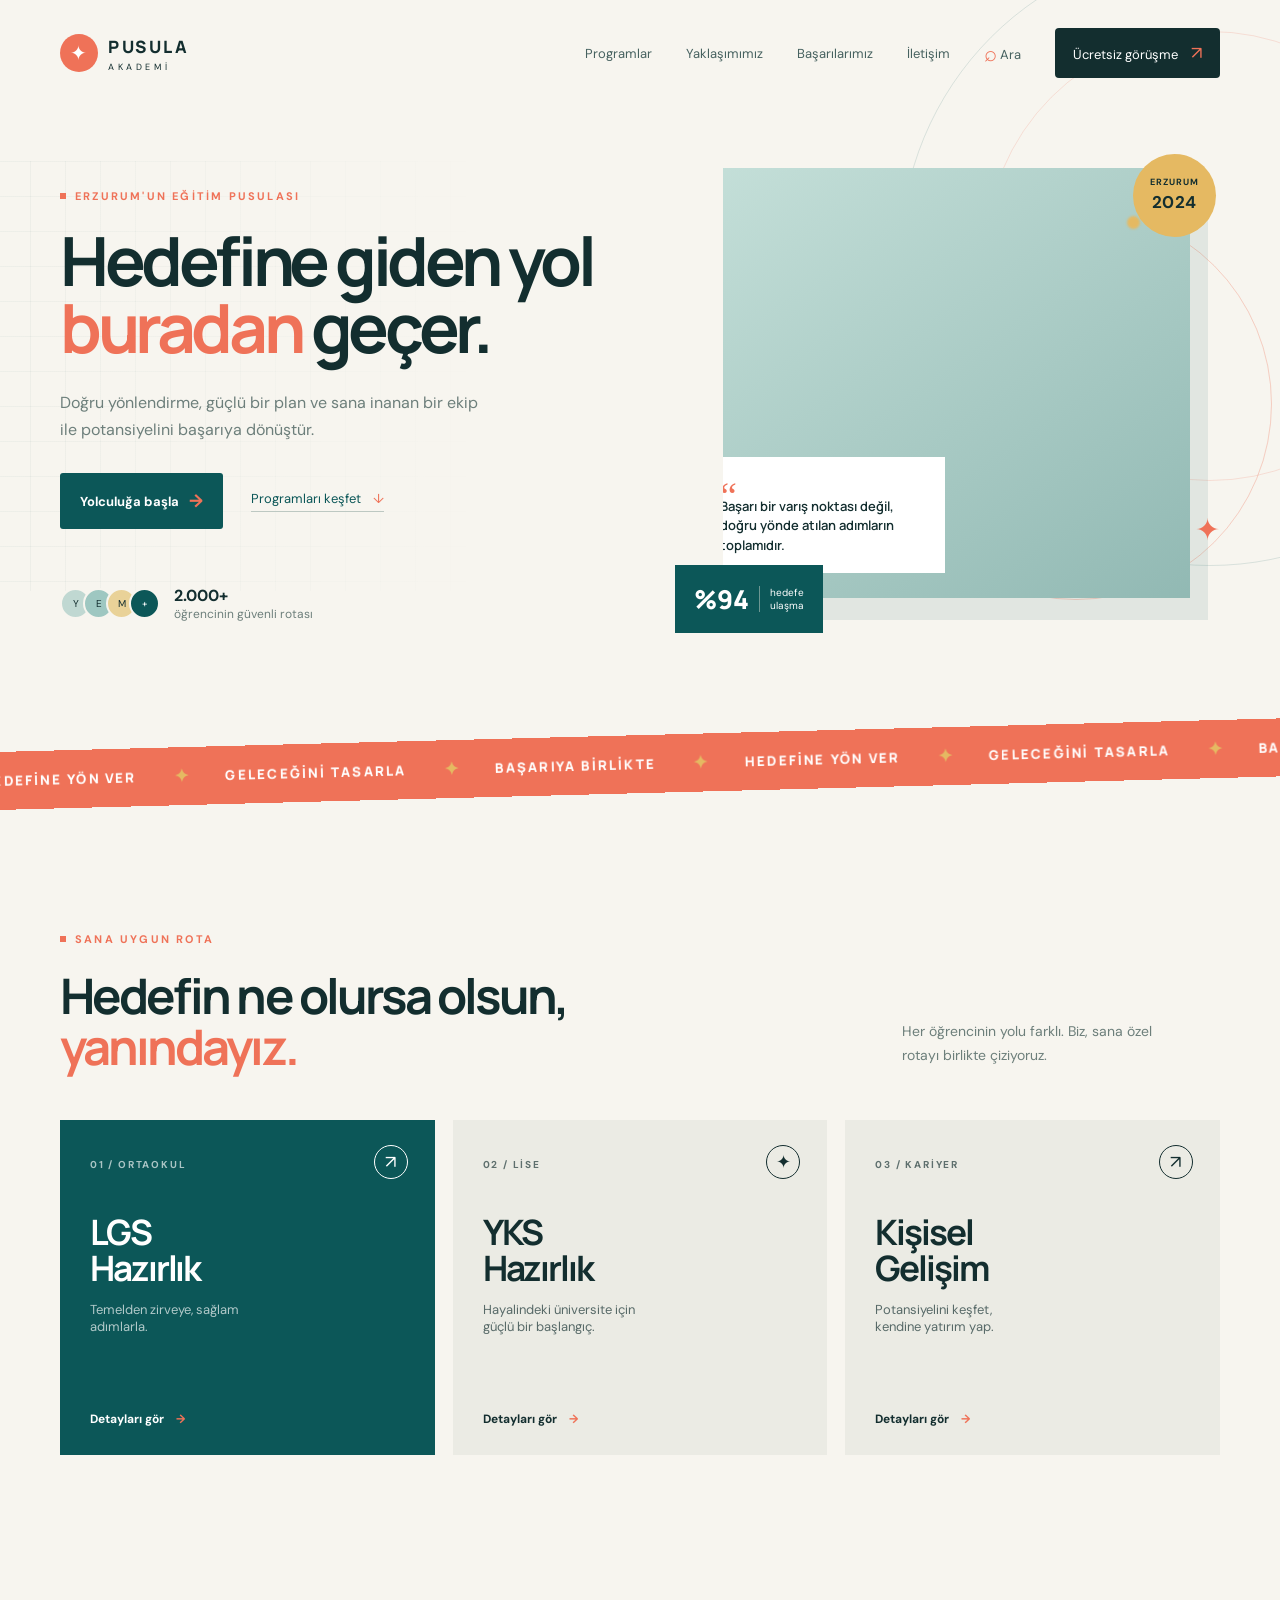
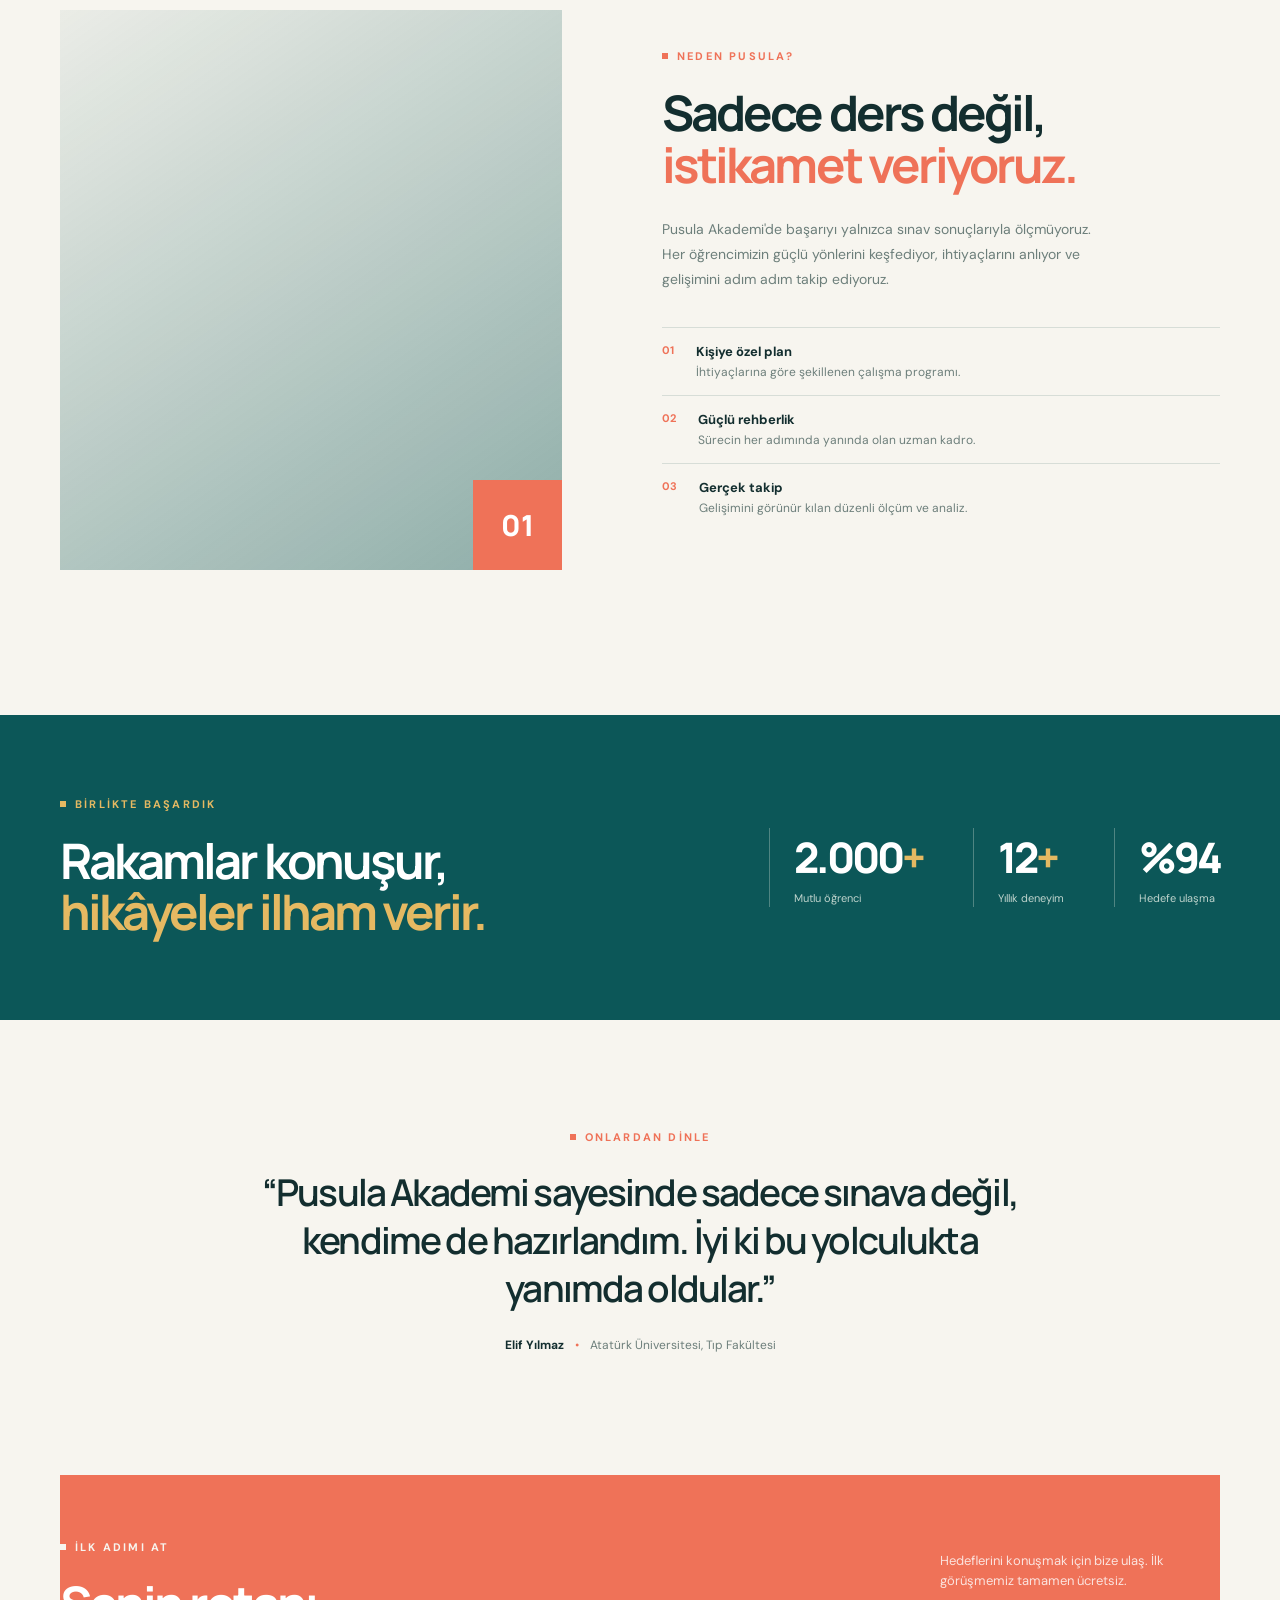
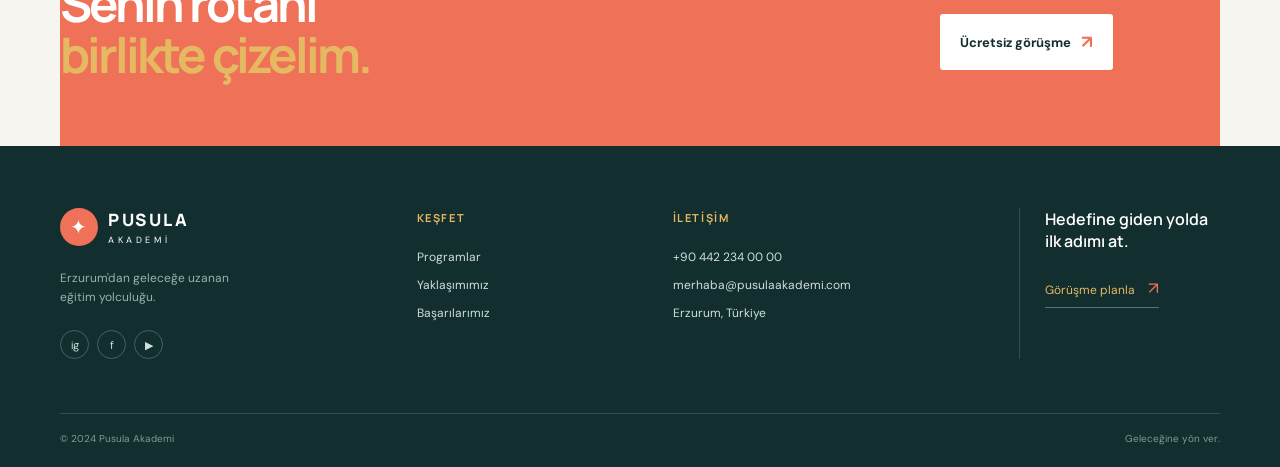
==== index.html @ a5c6f193 "Add site search and redesign footer Co-authored-by: Copilot App <223556219+Copilot@users.noreply.git" ====
<!doctype html>
<html lang="tr">
  <head>
    <meta charset="UTF-8" />
    <meta name="viewport" content="width=device-width, initial-scale=1.0" />
    <meta
      name="description"
      content="Pusula Akademi Erzurum'da öğrencilerin hedeflerine güvenle ilerlemesi için yanında."
    />
    <title>Pusula Akademi | Hedefine Giden Yol</title>
    <link rel="preconnect" href="https://fonts.googleapis.com" />
    <link rel="preconnect" href="https://fonts.gstatic.com" crossorigin />
    <link
      href="https://fonts.googleapis.com/css2?family=DM+Sans:wght@400;500;600;700&family=Manrope:wght@500;600;700;800&display=swap"
      rel="stylesheet"
    />
    <link rel="stylesheet" href="styles.css" />
  </head>
  <body>
    <header class="site-header">
      <a class="brand" href="#top" aria-label="Pusula Akademi ana sayfa">
        <span class="brand-mark" aria-hidden="true">✦</span>
        <span><strong>PUSULA</strong><small>AKADEMİ</small></span>
      </a>
      <button class="menu-toggle" aria-expanded="false" aria-controls="site-nav">
        <span></span><span></span><span></span>
        <span class="sr-only">Menüyü aç</span>
      </button>
      <nav id="site-nav" class="site-nav" aria-label="Ana menü">
        <a href="#programlar">Programlar</a>
        <a href="#yaklasim">Yaklaşımımız</a>
        <a href="#basarilar">Başarılarımız</a>
        <a href="#iletisim">İletişim</a>
        <button class="search-toggle" type="button" aria-expanded="false" aria-controls="site-search">
          <span aria-hidden="true">⌕</span> Ara
        </button>
        <a class="nav-cta" href="#iletisim">Ücretsiz görüşme <span>↗</span></a>
      </nav>
    </header>
    <div id="site-search" class="search-panel" hidden>
      <form class="search-form" role="search">
        <label class="sr-only" for="search-input">Sitede ara</label>
        <span aria-hidden="true">⌕</span>
        <input id="search-input" type="search" placeholder="Program, hedef veya bilgi ara..." autocomplete="off" />
        <button type="button" class="search-close" aria-label="Aramayı kapat">×</button>
      </form>
      <div class="search-results" aria-live="polite"></div>
    </div>

    <main id="top">
      <section class="hero section-shell">
        <div class="hero-orbit orbit-one" aria-hidden="true"></div>
        <div class="hero-orbit orbit-two" aria-hidden="true"></div>
        <div class="hero-copy">
          <p class="eyebrow"><span></span> Erzurum'un eğitim pusulası</p>
          <h1>Hedefine giden yol <em>buradan</em> geçer.</h1>
          <p class="hero-text">
            Doğru yönlendirme, güçlü bir plan ve sana inanan bir ekip ile potansiyelini başarıya dönüştür.
          </p>
          <div class="hero-actions">
            <a class="button button-primary" href="#iletisim">Yolculuğa başla <span>→</span></a>
            <a class="text-link" href="#programlar">Programları keşfet <span>↓</span></a>
          </div>
          <div class="hero-note">
            <div class="avatar-stack" aria-hidden="true">
              <span>Y</span><span>E</span><span>M</span><span>+</span>
            </div>
            <p><strong>2.000+</strong> öğrencinin güvenli rotası</p>
          </div>
        </div>
        <div class="hero-visual" aria-label="Pusula Akademi öğrencileri">
          <div class="sun-badge">ERZURUM<br /><strong>2024</strong></div>
          <div class="visual-card visual-card-main">
            <div class="student-photo"></div>
            <div class="quote-card">
              <span class="quote-mark">“</span>
              <p>Başarı bir varış noktası değil, doğru yönde atılan adımların toplamıdır.</p>
            </div>
          </div>
          <div class="visual-card floating-stat"><strong>%94</strong><span>hedefe<br />ulaşma</span></div>
          <div class="compass" aria-hidden="true">✦</div>
        </div>
      </section>

      <div class="marquee-band" aria-label="Pusula Akademi değerleri">
        <div class="marquee-track">
          <span>HEDEFİNE YÖN VER</span><b>✦</b><span>GELECEĞİNİ TASARLA</span><b>✦</b>
          <span>BAŞARIYA BİRLİKTE</span><b>✦</b><span>HEDEFİNE YÖN VER</span><b>✦</b>
          <span>GELECEĞİNİ TASARLA</span><b>✦</b><span>BAŞARIYA BİRLİKTE</span><b>✦</b>
        </div>
      </div>

      <section id="programlar" class="programs section-shell">
        <div class="section-heading">
          <div>
            <p class="eyebrow"><span></span> Sana uygun rota</p>
            <h2>Hedefin ne olursa olsun,<br /><em>yanındayız.</em></h2>
          </div>
          <p class="section-intro">Her öğrencinin yolu farklı. Biz, sana özel rotayı birlikte çiziyoruz.</p>
        </div>
        <div class="program-grid">
          <article class="program-card featured">
            <div class="card-icon">↗</div>
            <p class="card-label">01 / Ortaokul</p>
            <h3>LGS<br />Hazırlık</h3>
            <p>Temelden zirveye, sağlam adımlarla.</p>
            <a href="#iletisim" aria-label="LGS hazırlık programı hakkında bilgi al">Detayları gör <span>→</span></a>
          </article>
          <article class="program-card">
            <div class="card-icon">✦</div>
            <p class="card-label">02 / Lise</p>
            <h3>YKS<br />Hazırlık</h3>
            <p>Hayalindeki üniversite için güçlü bir başlangıç.</p>
            <a href="#iletisim" aria-label="YKS hazırlık programı hakkında bilgi al">Detayları gör <span>→</span></a>
          </article>
          <article class="program-card">
            <div class="card-icon">↗</div>
            <p class="card-label">03 / Kariyer</p>
            <h3>Kişisel<br />Gelişim</h3>
            <p>Potansiyelini keşfet, kendine yatırım yap.</p>
            <a href="#iletisim" aria-label="Kişisel gelişim programı hakkında bilgi al">Detayları gör <span>→</span></a>
          </article>
        </div>
      </section>

      <section id="yaklasim" class="approach section-shell">
        <div class="approach-image"><span>01</span></div>
        <div class="approach-copy">
          <p class="eyebrow"><span></span> Neden Pusula?</p>
          <h2>Sadece ders değil,<br /><em>istikamet veriyoruz.</em></h2>
          <p>
            Pusula Akademi'de başarıyı yalnızca sınav sonuçlarıyla ölçmüyoruz. Her öğrencimizin güçlü
            yönlerini keşfediyor, ihtiyaçlarını anlıyor ve gelişimini adım adım takip ediyoruz.
          </p>
          <div class="approach-list">
            <div><strong>01</strong><span><b>Kişiye özel plan</b><small>İhtiyaçlarına göre şekillenen çalışma programı.</small></span></div>
            <div><strong>02</strong><span><b>Güçlü rehberlik</b><small>Sürecin her adımında yanında olan uzman kadro.</small></span></div>
            <div><strong>03</strong><span><b>Gerçek takip</b><small>Gelişimini görünür kılan düzenli ölçüm ve analiz.</small></span></div>
          </div>
        </div>
      </section>

      <section id="basarilar" class="results">
        <div class="section-shell results-inner">
          <div>
            <p class="eyebrow eyebrow-light"><span></span> Birlikte başardık</p>
            <h2>Rakamlar konuşur,<br /><em>hikâyeler ilham verir.</em></h2>
          </div>
          <div class="metrics">
            <div><strong>2.000<span>+</span></strong><small>Mutlu öğrenci</small></div>
            <div><strong>12<span>+</span></strong><small>Yıllık deneyim</small></div>
            <div><strong>%94</strong><small>Hedefe ulaşma</small></div>
          </div>
        </div>
      </section>

      <section class="testimonial section-shell">
        <p class="eyebrow"><span></span> Onlardan dinle</p>
        <blockquote>“Pusula Akademi sayesinde sadece sınava değil, kendime de hazırlandım. İyi ki bu yolculukta yanımda oldular.”</blockquote>
        <p class="student-name"><strong>Elif Yılmaz</strong> <span>•</span> Atatürk Üniversitesi, Tıp Fakültesi</p>
      </section>

      <section id="iletisim" class="contact section-shell">
        <div>
          <p class="eyebrow eyebrow-light"><span></span> İlk adımı at</p>
          <h2>Senin rotanı<br /><em>birlikte çizelim.</em></h2>
        </div>
        <div class="contact-action">
          <p>Hedeflerini konuşmak için bize ulaş. İlk görüşmemiz tamamen ücretsiz.</p>
          <a class="button button-light" href="tel:+904422340000">Ücretsiz görüşme <span>↗</span></a>
        </div>
      </section>
    </main>

    <footer class="site-footer">
      <div class="section-shell footer-inner">
        <div class="footer-brand-column">
          <a class="brand brand-footer" href="#top"><span class="brand-mark">✦</span><span><strong>PUSULA</strong><small>AKADEMİ</small></span></a>
          <p>Erzurum'dan geleceğe uzanan eğitim yolculuğu.</p>
          <div class="social-links"><a href="#" aria-label="Instagram">ig</a><a href="#" aria-label="Facebook">f</a><a href="#" aria-label="Youtube">▶</a></div>
        </div>
        <div class="footer-column"><h3>Keşfet</h3><a href="#programlar">Programlar</a><a href="#yaklasim">Yaklaşımımız</a><a href="#basarilar">Başarılarımız</a></div>
        <div class="footer-column"><h3>İletişim</h3><a href="tel:+904422340000">+90 442 234 00 00</a><a href="mailto:merhaba@pusulaakademi.com">merhaba@pusulaakademi.com</a><span>Erzurum, Türkiye</span></div>
        <div class="footer-column footer-action"><p>Hedefine giden yolda ilk adımı at.</p><a href="#iletisim" class="footer-arrow">Görüşme planla <span>↗</span></a></div>
      </div>
      <div class="section-shell copyright"><span>© 2024 Pusula Akademi</span><span>Geleceğine yön ver.</span></div>
    </footer>
    <script src="script.js"></script>
  </body>
</html>
---- styles.css ----
:root {
  --ink: #132e2f;
  --teal: #0c5758;
  --mint: #d8eee7;
  --cream: #f7f5ef;
  --orange: #ef7258;
  --gold: #e5b962;
  --muted: #6d7f7b;
}

* { box-sizing: border-box; }
html { scroll-behavior: smooth; }
body { margin: 0; background: var(--cream); color: var(--ink); font-family: "DM Sans", sans-serif; overflow-x: hidden; }
a { color: inherit; text-decoration: none; }
.section-shell { width: min(1160px, calc(100% - 80px)); margin: 0 auto; }
.section-shell:not(.site-header) { position: relative; }
.site-header { align-items: center; display: flex; justify-content: space-between; margin: auto; padding: 28px 40px; width: min(1240px, 100%); }
.brand { align-items: center; display: inline-flex; gap: 10px; letter-spacing: .06em; }
.brand-mark { align-items: center; background: var(--orange); border-radius: 50%; color: white; display: inline-flex; font-size: 20px; height: 38px; justify-content: center; width: 38px; }
.brand strong, .brand small { display: block; line-height: 1; }
.brand strong { font: 800 17px "Manrope", sans-serif; letter-spacing: .15em; }
.brand small { font-size: 9px; letter-spacing: .4em; margin-top: 5px; }
.site-nav { align-items: center; display: flex; font-size: 13px; gap: 34px; }
.site-nav a:not(.nav-cta) { color: #476260; }
.site-nav a:hover, .footer-links a:hover { color: var(--orange); }
.nav-cta { background: var(--ink); border-radius: 4px; color: white; padding: 13px 18px; }
.nav-cta span, .button span { color: var(--orange); font-size: 18px; margin-left: 10px; }
.search-toggle { background: none; border: 0; color: #476260; cursor: pointer; font: inherit; padding: 8px 0; }
.search-toggle span { color: var(--orange); font-size: 22px; vertical-align: -2px; }
.search-toggle:hover { color: var(--orange); }
.search-panel { background: var(--ink); box-shadow: 0 18px 40px rgba(19,46,47,.2); color: white; left: 0; padding: 22px max(40px, calc((100% - 1160px) / 2)); position: absolute; right: 0; top: 88px; z-index: 10; }
.search-form { align-items: center; border-bottom: 1px solid #547573; display: flex; gap: 14px; }
.search-form > span { color: var(--gold); font-size: 25px; }
.search-form input { background: transparent; border: 0; color: white; flex: 1; font: 500 18px "Manrope", sans-serif; outline: 0; padding: 12px 0; }
.search-form input::placeholder { color: #a8c0ba; }
.search-close { background: transparent; border: 0; color: #a8c0ba; cursor: pointer; font-size: 26px; }
.search-results { display: grid; gap: 8px; grid-template-columns: repeat(3, 1fr); padding-top: 16px; }
.search-result { border: 1px solid #315b59; display: grid; gap: 5px; padding: 13px 15px; position: relative; transition: background .2s, border-color .2s; }
.search-result:hover { background: #1b4747; border-color: var(--gold); }
.search-result strong { color: var(--gold); font-size: 13px; }
.search-result span { color: #bdd0ca; font-size: 11px; line-height: 1.4; max-width: 220px; }
.search-result b { bottom: 12px; color: var(--orange); position: absolute; right: 13px; }
.no-results { color: #bdd0ca; font-size: 13px; margin: 4px 0; }
.menu-toggle { display: none; }
.hero { align-items: center; display: grid; gap: 70px; grid-template-columns: 1fr 1fr; min-height: 630px; overflow: visible; padding-bottom: 76px; padding-top: 45px; position: relative; }
.hero::before { background-image: linear-gradient(rgba(12,87,88,.045) 1px, transparent 1px), linear-gradient(90deg, rgba(12,87,88,.045) 1px, transparent 1px); background-size: 35px 35px; content: ""; height: 430px; left: -100px; mask-image: linear-gradient(90deg, black, transparent); position: absolute; top: 55px; width: 530px; z-index: -2; }
.hero-orbit { border: 1px solid rgba(12,87,88,.13); border-radius: 50%; pointer-events: none; position: absolute; z-index: -1; }
.orbit-one { height: 620px; right: -300px; top: -160px; width: 620px; }
.orbit-two { border-color: rgba(239,114,88,.18); height: 450px; right: -215px; top: -75px; width: 450px; }
.eyebrow { align-items: center; color: var(--orange); display: flex; font-size: 11px; font-weight: 700; gap: 9px; letter-spacing: .2em; margin: 0 0 24px; text-transform: uppercase; }
.eyebrow > span { background: var(--orange); display: inline-block; height: 6px; width: 6px; }
h1, h2, h3 { font-family: "Manrope", sans-serif; margin: 0; }
h1 { font-size: clamp(45px, 5.3vw, 74px); letter-spacing: -.065em; line-height: .99; max-width: 580px; }
h1 em, h2 em { color: var(--orange); font-style: normal; }
.hero-text { color: var(--muted); font-size: 16px; line-height: 1.7; margin: 28px 0 30px; max-width: 420px; }
.hero-actions { align-items: center; display: flex; gap: 28px; }
.button { align-items: center; border-radius: 3px; display: inline-flex; font-size: 13px; font-weight: 700; padding: 16px 20px; }
.button-primary { background: var(--teal); color: #fff; }
.button-primary:hover { background: var(--ink); }
.text-link { border-bottom: 1px solid #bdc8c2; color: var(--teal); font-size: 13px; padding-bottom: 4px; }
.text-link span { color: var(--orange); margin-left: 9px; }
.hero-note { align-items: center; display: flex; gap: 14px; margin-top: 56px; }
.hero-note p { color: var(--muted); font-size: 12px; margin: 0; }
.hero-note strong { color: var(--ink); display: block; font-size: 16px; }
.avatar-stack { display: flex; }
.avatar-stack span { align-items: center; background: #f1bc86; border: 2px solid var(--cream); border-radius: 50%; color: var(--ink); display: flex; font-size: 10px; height: 31px; justify-content: center; margin-left: -8px; width: 31px; }
.avatar-stack span:first-child { background: #c0d8d2; margin-left: 0; }
.avatar-stack span:nth-child(2) { background: #9ec7c1; }
.avatar-stack span:nth-child(3) { background: #e9d298; }
.avatar-stack span:last-child { background: var(--teal); color: white; }
.hero-visual { min-height: 475px; position: relative; animation: rise-in .9s .15s both; }
.hero-visual::before { border: 1px solid rgba(239,114,88,.3); border-radius: 50%; content: ""; height: 390px; position: absolute; right: -52px; top: 40px; width: 390px; z-index: -1; animation: orbit 18s linear infinite; }
.hero-visual::after { background: var(--gold); border-radius: 50%; content: ""; filter: blur(1px); height: 13px; position: absolute; right: 80px; top: 48px; width: 13px; animation: blink 2.5s ease-in-out infinite; }
.visual-card-main { background: var(--mint); height: 430px; margin: 0 30px 0 48px; overflow: hidden; position: relative; }
.student-photo, .approach-image { background: linear-gradient(145deg, rgba(14,86,83,.1), rgba(14,86,83,.35)), url("https://images.unsplash.com/photo-1523240795612-9a054b0db644?auto=format&fit=crop&w=1000&q=85") center/cover; height: 100%; }
.quote-card { background: white; bottom: 25px; left: -28px; padding: 17px 25px 18px; position: absolute; width: 250px; }
.quote-card p { font: 600 13px/1.5 "Manrope", sans-serif; margin: 0; }
.quote-mark { color: var(--orange); font: 38px Georgia; height: 23px; display: block; }
.sun-badge { align-items: center; animation: float 4s ease-in-out infinite; background: var(--gold); border-radius: 50%; color: var(--ink); display: flex; flex-direction: column; font-size: 9px; font-weight: 700; height: 83px; justify-content: center; letter-spacing: .12em; line-height: 1.6; position: absolute; right: 4px; text-align: center; top: -14px; width: 83px; z-index: 2; }
.sun-badge strong { font-size: 17px; letter-spacing: .03em; }
.floating-stat { align-items: center; animation: float 4s 1s ease-in-out infinite; background: var(--teal); bottom: 10px; color: white; display: flex; gap: 10px; left: 0; padding: 16px 19px; position: absolute; }
.floating-stat strong { font: 800 26px "Manrope"; }
.floating-stat span { border-left: 1px solid #6d9692; font-size: 10px; line-height: 1.3; padding-left: 10px; }
.compass { animation: spin 12s linear infinite; bottom: 94px; color: var(--orange); font-size: 30px; position: absolute; right: 0; }
.section-heading { align-items: end; display: flex; justify-content: space-between; padding-bottom: 47px; }
h2 { font-size: clamp(32px, 4vw, 49px); letter-spacing: -.06em; line-height: 1.05; }
.section-intro { color: var(--muted); font-size: 14px; line-height: 1.7; margin: 0 5% 5px 0; max-width: 260px; }
.programs { padding: 85px 0 125px; }
.program-grid { display: grid; gap: 18px; grid-template-columns: repeat(3, 1fr); }
.program-card { background: #ebebe4; min-height: 335px; opacity: 0; padding: 28px 30px; position: relative; transform: translateY(25px); transition: transform .25s, box-shadow .25s; }
.program-card.is-visible { animation: reveal .7s both; }
.program-card:nth-child(2).is-visible { animation-delay: .12s; }
.program-card:nth-child(3).is-visible { animation-delay: .24s; }
.program-card:hover { transform: translateY(-6px); }
.program-card::after { background: var(--orange); bottom: 0; content: ""; height: 4px; left: 0; position: absolute; transform: scaleX(0); transform-origin: left; transition: transform .35s ease; width: 100%; }
.program-card:hover::after { transform: scaleX(1); }
.program-card.featured { background: var(--teal); color: #fff; }
.card-icon { align-items: center; border: 1px solid currentColor; border-radius: 50%; display: flex; font-size: 18px; height: 34px; justify-content: center; position: absolute; right: 27px; top: 25px; width: 34px; }
.card-label { font-size: 10px; font-weight: 700; letter-spacing: .18em; opacity: .65; text-transform: uppercase; }
.program-card h3 { font-size: 35px; letter-spacing: -.06em; line-height: 1.03; margin: 43px 0 15px; }
.program-card > p:not(.card-label) { font-size: 13px; max-width: 160px; opacity: .68; }
.program-card a { bottom: 28px; font-size: 12px; font-weight: 700; left: 30px; position: absolute; }
.program-card a span { color: var(--orange); margin-left: 9px; }
.approach { align-items: center; display: grid; gap: 100px; grid-template-columns: .9fr 1fr; padding: 30px 0 145px; }
.approach-image { background-image: linear-gradient(145deg, rgba(14,86,83,.05), rgba(14,86,83,.45)), url("https://images.unsplash.com/photo-1529156069898-49953e39b3ac?auto=format&fit=crop&w=900&q=85"); height: 560px; opacity: 0; position: relative; transform: translateX(-25px); }
.approach-image.is-visible { animation: slide-in .8s both; }
.approach-image span { background: var(--orange); bottom: 0; color: white; font: 800 29px "Manrope"; padding: 25px 28px; position: absolute; right: 0; }
.approach-copy > p:not(.eyebrow) { color: var(--muted); font-size: 14px; line-height: 1.8; margin: 27px 0 34px; max-width: 430px; }
.approach-list > div { align-items: flex-start; border-top: 1px solid #d7ddd7; display: flex; gap: 22px; padding: 15px 0; }
.approach-list strong { color: var(--orange); font-size: 11px; }
.approach-list b, .approach-list small { display: block; }
.approach-list b { font-size: 13px; margin-bottom: 4px; }
.approach-list small { color: var(--muted); font-size: 12px; }
.results { background: var(--teal); color: white; }
.results-inner { align-items: center; display: flex; justify-content: space-between; padding-bottom: 82px; padding-top: 82px; }
.eyebrow-light { color: var(--gold); }
.eyebrow-light > span { background: var(--gold); }
.results h2 em, .contact h2 em { color: var(--gold); }
.metrics { display: flex; gap: 50px; }
.metrics div { border-left: 1px solid #4f8582; padding-left: 24px; }
.metrics strong { display: block; font: 800 42px "Manrope"; letter-spacing: -.07em; }
.metrics strong span { color: var(--gold); }
.metrics small { color: #bed3cc; font-size: 11px; }
.testimonial { padding: 110px 0; text-align: center; }
.testimonial .eyebrow { justify-content: center; }
blockquote { font: 600 clamp(23px, 3vw, 37px)/1.3 "Manrope", sans-serif; letter-spacing: -.05em; margin: 0 auto 25px; max-width: 790px; }
.student-name { color: var(--muted); font-size: 12px; }
.student-name strong { color: var(--ink); }
.student-name span { color: var(--orange); padding: 0 8px; }
.contact { align-items: center; background: var(--orange); color: white; display: flex; justify-content: space-between; padding-bottom: 65px; padding-top: 65px; }
.contact .eyebrow { color: var(--cream); }
.contact .eyebrow > span { background: var(--cream); }
.contact-action { max-width: 280px; }
.contact-action p { font-size: 13px; line-height: 1.6; margin: 0 0 22px; opacity: .8; }
.button-light { background: white; color: var(--ink); }
.button-light span { color: var(--orange); }
.site-footer { background: var(--ink); color: white; }
.footer-inner { display: grid; gap: 55px; grid-template-columns: 1.5fr 1fr 1.45fr 1fr; padding: 62px 0 54px; }
.brand-footer .brand-mark { background: var(--orange); }
.footer-brand-column > p { color: #9bb2ac; font-size: 12px; line-height: 1.6; margin: 23px 0; max-width: 180px; }
.social-links { display: flex; gap: 8px; }
.social-links a { align-items: center; border: 1px solid #416663; border-radius: 50%; color: #d0dfda; display: flex; font-size: 11px; height: 29px; justify-content: center; width: 29px; }
.social-links a:hover { background: var(--orange); border-color: var(--orange); }
.footer-column { display: flex; flex-direction: column; gap: 12px; }
.footer-column h3 { color: var(--gold); font-size: 11px; letter-spacing: .15em; margin: 2px 0 12px; text-transform: uppercase; }
.footer-column a, .footer-column span { color: #d0dfda; font-size: 12px; }
.footer-column a:hover { color: var(--orange); }
.footer-action { border-left: 1px solid #315050; padding-left: 25px; }
.footer-action p { color: white; font: 600 16px/1.4 "Manrope", sans-serif; margin: 0 0 12px; }
.footer-arrow { border-bottom: 1px solid #55726e; color: var(--gold) !important; padding-bottom: 8px; width: max-content; }
.footer-arrow span { color: var(--orange); font-size: 17px; margin-left: 10px; }
.copyright { border-top: 1px solid #315050; color: #7e9a95; display: flex; font-size: 10px; justify-content: space-between; padding-bottom: 22px; padding-top: 18px; }
.sr-only { clip: rect(0,0,0,0); clip-path: inset(50%); height: 1px; overflow: hidden; position: absolute; white-space: nowrap; width: 1px; }
.marquee-band { background: var(--orange); color: white; overflow: hidden; transform: rotate(-1.5deg) scale(1.03); }
.marquee-track { align-items: center; animation: marquee 28s linear infinite; display: flex; gap: 36px; justify-content: flex-start; min-width: max-content; padding: 17px 0; }
.marquee-track span { font: 800 13px "Manrope", sans-serif; letter-spacing: .15em; }
.marquee-track b { color: var(--gold); font-size: 17px; }
.marquee-band + .programs { padding-top: 140px; }
.button-primary, .button-light, .nav-cta { transition: box-shadow .25s, transform .25s; }
.button-primary:hover, .button-light:hover, .nav-cta:hover { box-shadow: 0 12px 24px rgba(19,46,47,.18); transform: translateY(-3px); }
.visual-card-main { box-shadow: 18px 22px 0 rgba(12,87,88,.09); transition: transform .5s ease, box-shadow .5s ease; }
.visual-card-main:hover { box-shadow: 25px 28px 0 rgba(12,87,88,.13); transform: rotate(-1deg) translateY(-5px); }
@keyframes marquee { to { transform: translateX(-50%); } }
.hero-copy { animation: rise-in .8s both; }
.approach-copy, .results-inner, .testimonial, .contact { opacity: 0; transform: translateY(22px); }
.approach-copy.is-visible, .results-inner.is-visible, .testimonial.is-visible, .contact.is-visible { animation: reveal .8s both; }
@keyframes rise-in { from { opacity: 0; transform: translateY(24px); } to { opacity: 1; transform: translateY(0); } }
@keyframes reveal { from { opacity: 0; transform: translateY(25px); } to { opacity: 1; transform: translateY(0); } }
@keyframes slide-in { from { opacity: 0; transform: translateX(-25px); } to { opacity: 1; transform: translateX(0); } }
@keyframes float { 0%, 100% { transform: translateY(0) rotate(0); } 50% { transform: translateY(-9px) rotate(2deg); } }
@keyframes orbit { to { transform: rotate(360deg); } }
@keyframes spin { to { transform: rotate(360deg); } }
@keyframes blink { 0%, 100% { box-shadow: 0 0 0 0 rgba(229,185,98,.45); } 50% { box-shadow: 0 0 0 12px rgba(229,185,98,0); } }
@media (prefers-reduced-motion: reduce) {
  *, *::before, *::after { animation-duration: .01ms !important; animation-iteration-count: 1 !important; scroll-behavior: auto !important; transition-duration: .01ms !important; }
}

@media (max-width: 760px) {
  .section-shell { width: min(100% - 40px, 560px); }
  .site-header { padding: 20px; }
  .menu-toggle { background: none; border: 0; display: block; padding: 5px; }
  .menu-toggle span:not(.sr-only) { background: var(--ink); display: block; height: 2px; margin: 5px 0; width: 22px; }
  .site-nav { background: var(--cream); box-shadow: 0 12px 20px #173d3d12; display: none; flex-direction: column; gap: 22px; left: 0; padding: 24px; position: absolute; right: 0; top: 75px; z-index: 4; }
  .site-nav.open { display: flex; }
  .search-panel { padding: 18px 20px; top: 68px; }
  .search-results { grid-template-columns: 1fr; max-height: 55vh; overflow-y: auto; }
  .hero { display: block; min-height: 0; padding-bottom: 70px; padding-top: 45px; }
  .hero-orbit { opacity: .5; right: -330px; }
  h1 { font-size: 48px; }
  .hero-visual { margin-top: 65px; min-height: 390px; }
  .visual-card-main { height: 350px; margin-left: 30px; }
  .floating-stat { bottom: 0; }
  .section-heading, .results-inner, .contact, .footer-inner { align-items: flex-start; display: block; }
  .section-intro { margin-top: 25px; }
  .programs { padding: 70px 0 90px; }
  .marquee-band + .programs { padding-top: 95px; }
  .program-grid { grid-template-columns: 1fr; }
  .program-card { min-height: 280px; }
  .approach { display: block; padding-bottom: 90px; }
  .approach-image { height: 380px; margin-bottom: 55px; }
  .results-inner { padding: 60px 0; }
  .metrics { gap: 20px; margin-top: 45px; }
  .metrics div { padding-left: 13px; }
  .metrics strong { font-size: 30px; }
  .testimonial { padding: 80px 0; }
  .contact-action { margin-top: 27px; }
  .footer-inner { gap: 32px; padding: 45px 0 35px; }
  .footer-action { border-left: 0; border-top: 1px solid #315050; padding-left: 0; padding-top: 25px; }
  .footer-inner > p { margin: 26px 0; }
  .copyright { display: flex; }
}
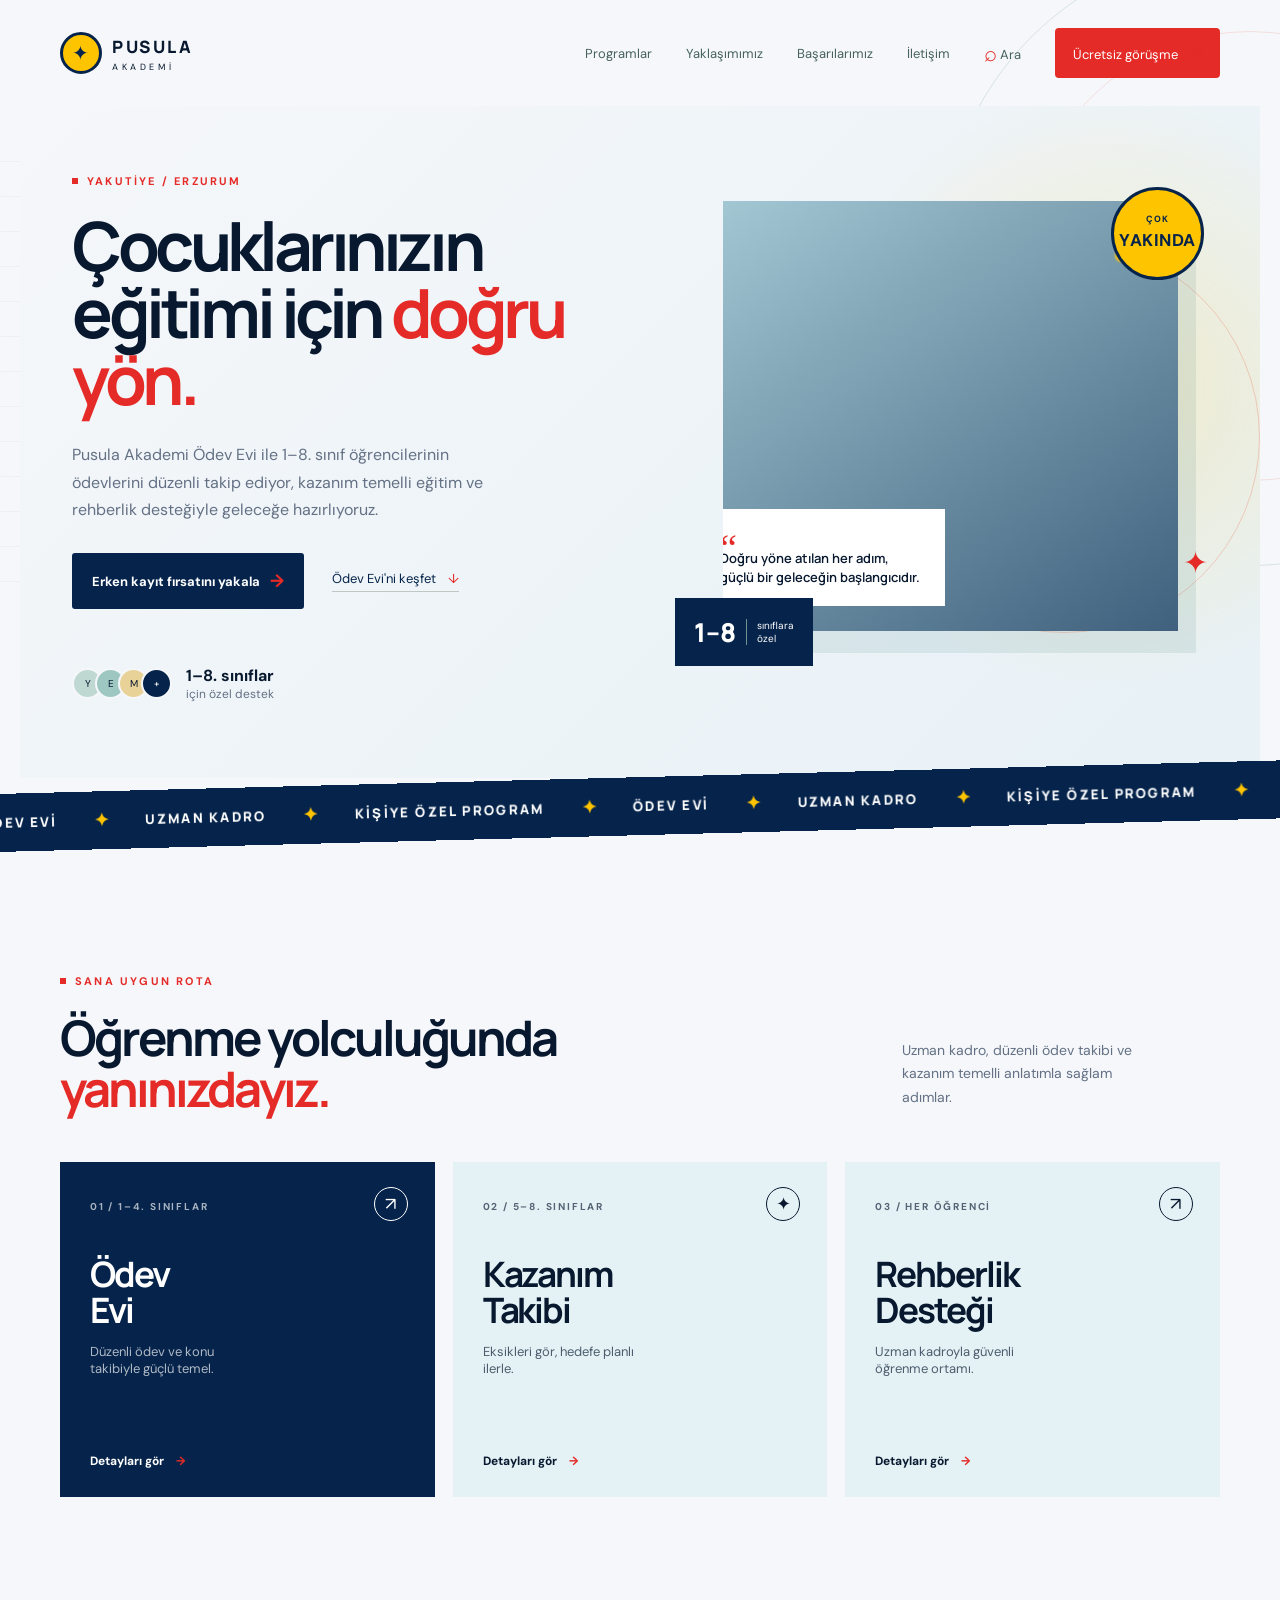
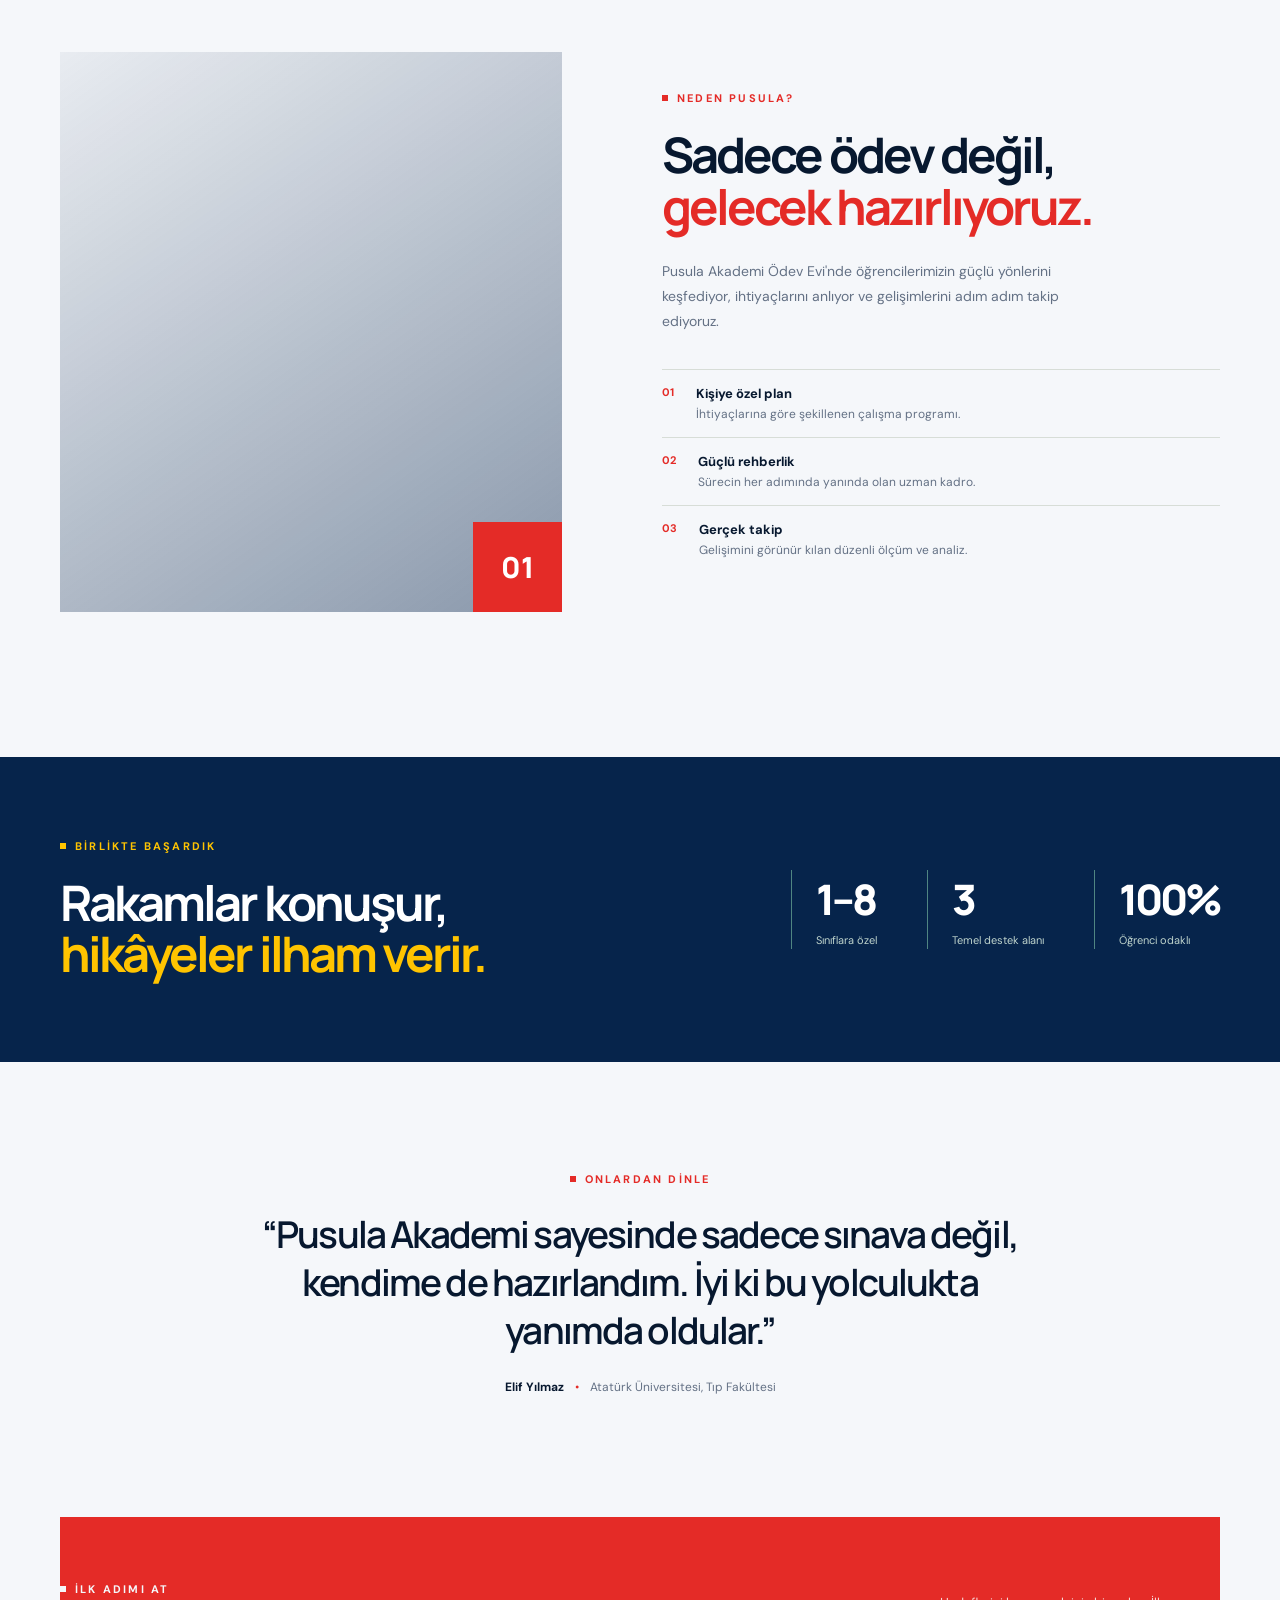
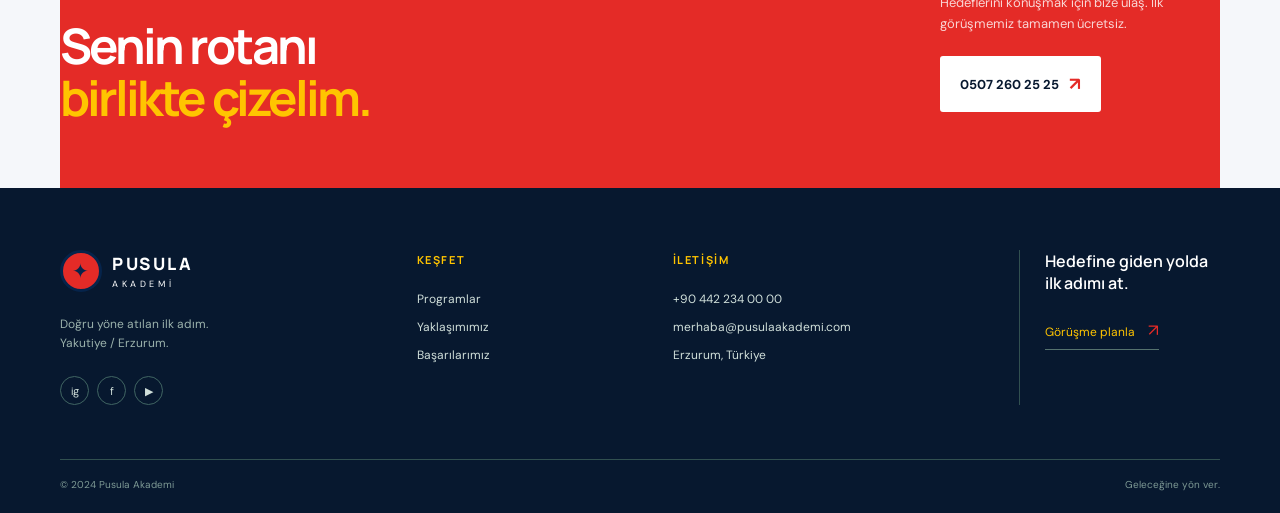
==== commit 5980fabe: "Align site with Odev Evi launch campaign Co-authored-by: Copilot App <223556219+Copilot@users.norepl" ====
--- a/index.html
+++ b/index.html
@@ -5,9 +5,9 @@
     <meta name="viewport" content="width=device-width, initial-scale=1.0" />
     <meta
       name="description"
-      content="Pusula Akademi Erzurum'da öğrencilerin hedeflerine güvenle ilerlemesi için yanında."
+      content="Pusula Akademi Ödev Evi — 1–8. sınıflar için uzman kadro, kişiye özel program ve düzenli ödev takibi. Yakutiye, Erzurum."
     />
-    <title>Pusula Akademi | Hedefine Giden Yol</title>
+    <title>Pusula Akademi Ödev Evi | Yakutiye, Erzurum</title>
     <link rel="preconnect" href="https://fonts.googleapis.com" />
     <link rel="preconnect" href="https://fonts.gstatic.com" crossorigin />
     <link
@@ -27,14 +27,14 @@
         <span class="sr-only">Menüyü aç</span>
       </button>
       <nav id="site-nav" class="site-nav" aria-label="Ana menü">
-        <a href="#programlar">Programlar</a>
-        <a href="#yaklasim">Yaklaşımımız</a>
-        <a href="#basarilar">Başarılarımız</a>
-        <a href="#iletisim">İletişim</a>
+        <a href="programlar.html">Programlar</a>
+        <a href="yaklasimimiz.html">Yaklaşımımız</a>
+        <a href="basarilarimiz.html">Başarılarımız</a>
+        <a href="iletisim.html">İletişim</a>
         <button class="search-toggle" type="button" aria-expanded="false" aria-controls="site-search">
           <span aria-hidden="true">⌕</span> Ara
         </button>
-        <a class="nav-cta" href="#iletisim">Ücretsiz görüşme <span>↗</span></a>
+        <a class="nav-cta" href="iletisim.html">Ücretsiz görüşme <span>↗</span></a>
       </nav>
     </header>
     <div id="site-search" class="search-panel" hidden>
@@ -52,41 +52,42 @@
         <div class="hero-orbit orbit-one" aria-hidden="true"></div>
         <div class="hero-orbit orbit-two" aria-hidden="true"></div>
         <div class="hero-copy">
-          <p class="eyebrow"><span></span> Erzurum'un eğitim pusulası</p>
-          <h1>Hedefine giden yol <em>buradan</em> geçer.</h1>
+          <p class="eyebrow"><span></span> Yakutiye / Erzurum</p>
+          <h1>Çocuklarınızın eğitimi için <em>doğru yön.</em></h1>
           <p class="hero-text">
-            Doğru yönlendirme, güçlü bir plan ve sana inanan bir ekip ile potansiyelini başarıya dönüştür.
+            Pusula Akademi Ödev Evi ile 1–8. sınıf öğrencilerinin ödevlerini düzenli takip ediyor, kazanım
+            temelli eğitim ve rehberlik desteğiyle geleceğe hazırlıyoruz.
           </p>
           <div class="hero-actions">
-            <a class="button button-primary" href="#iletisim">Yolculuğa başla <span>→</span></a>
-            <a class="text-link" href="#programlar">Programları keşfet <span>↓</span></a>
+            <a class="button button-primary" href="iletisim.html">Erken kayıt fırsatını yakala <span>→</span></a>
+            <a class="text-link" href="programlar.html">Ödev Evi'ni keşfet <span>↓</span></a>
           </div>
           <div class="hero-note">
             <div class="avatar-stack" aria-hidden="true">
               <span>Y</span><span>E</span><span>M</span><span>+</span>
             </div>
-            <p><strong>2.000+</strong> öğrencinin güvenli rotası</p>
+            <p><strong>1–8. sınıflar</strong> için özel destek</p>
           </div>
         </div>
         <div class="hero-visual" aria-label="Pusula Akademi öğrencileri">
-          <div class="sun-badge">ERZURUM<br /><strong>2024</strong></div>
+          <div class="sun-badge">ÇOK<br /><strong>YAKINDA</strong></div>
           <div class="visual-card visual-card-main">
             <div class="student-photo"></div>
             <div class="quote-card">
               <span class="quote-mark">“</span>
-              <p>Başarı bir varış noktası değil, doğru yönde atılan adımların toplamıdır.</p>
+              <p>Doğru yöne atılan her adım, güçlü bir geleceğin başlangıcıdır.</p>
             </div>
           </div>
-          <div class="visual-card floating-stat"><strong>%94</strong><span>hedefe<br />ulaşma</span></div>
+          <div class="visual-card floating-stat"><strong>1–8</strong><span>sınıflara<br />özel</span></div>
           <div class="compass" aria-hidden="true">✦</div>
         </div>
       </section>
 
       <div class="marquee-band" aria-label="Pusula Akademi değerleri">
         <div class="marquee-track">
-          <span>HEDEFİNE YÖN VER</span><b>✦</b><span>GELECEĞİNİ TASARLA</span><b>✦</b>
-          <span>BAŞARIYA BİRLİKTE</span><b>✦</b><span>HEDEFİNE YÖN VER</span><b>✦</b>
-          <span>GELECEĞİNİ TASARLA</span><b>✦</b><span>BAŞARIYA BİRLİKTE</span><b>✦</b>
+          <span>ÖDEV EVİ</span><b>✦</b><span>UZMAN KADRO</span><b>✦</b>
+          <span>KİŞİYE ÖZEL PROGRAM</span><b>✦</b><span>ÖDEV EVİ</span><b>✦</b>
+          <span>UZMAN KADRO</span><b>✦</b><span>KİŞİYE ÖZEL PROGRAM</span><b>✦</b>
         </div>
       </div>
 
@@ -94,31 +95,31 @@
         <div class="section-heading">
           <div>
             <p class="eyebrow"><span></span> Sana uygun rota</p>
-            <h2>Hedefin ne olursa olsun,<br /><em>yanındayız.</em></h2>
+            <h2>Öğrenme yolculuğunda<br /><em>yanınızdayız.</em></h2>
           </div>
-          <p class="section-intro">Her öğrencinin yolu farklı. Biz, sana özel rotayı birlikte çiziyoruz.</p>
+          <p class="section-intro">Uzman kadro, düzenli ödev takibi ve kazanım temelli anlatımla sağlam adımlar.</p>
         </div>
         <div class="program-grid">
           <article class="program-card featured">
             <div class="card-icon">↗</div>
-            <p class="card-label">01 / Ortaokul</p>
-            <h3>LGS<br />Hazırlık</h3>
-            <p>Temelden zirveye, sağlam adımlarla.</p>
-            <a href="#iletisim" aria-label="LGS hazırlık programı hakkında bilgi al">Detayları gör <span>→</span></a>
+            <p class="card-label">01 / 1–4. sınıflar</p>
+            <h3>Ödev<br />Evi</h3>
+            <p>Düzenli ödev ve konu takibiyle güçlü temel.</p>
+            <a href="programlar.html" aria-label="Ödev Evi hakkında bilgi al">Detayları gör <span>→</span></a>
           </article>
           <article class="program-card">
             <div class="card-icon">✦</div>
-            <p class="card-label">02 / Lise</p>
-            <h3>YKS<br />Hazırlık</h3>
-            <p>Hayalindeki üniversite için güçlü bir başlangıç.</p>
-            <a href="#iletisim" aria-label="YKS hazırlık programı hakkında bilgi al">Detayları gör <span>→</span></a>
+            <p class="card-label">02 / 5–8. sınıflar</p>
+            <h3>Kazanım<br />Takibi</h3>
+            <p>Eksikleri gör, hedefe planlı ilerle.</p>
+            <a href="programlar.html" aria-label="Kazanım takibi hakkında bilgi al">Detayları gör <span>→</span></a>
           </article>
           <article class="program-card">
             <div class="card-icon">↗</div>
-            <p class="card-label">03 / Kariyer</p>
-            <h3>Kişisel<br />Gelişim</h3>
-            <p>Potansiyelini keşfet, kendine yatırım yap.</p>
-            <a href="#iletisim" aria-label="Kişisel gelişim programı hakkında bilgi al">Detayları gör <span>→</span></a>
+            <p class="card-label">03 / Her öğrenci</p>
+            <h3>Rehberlik<br />Desteği</h3>
+            <p>Uzman kadroyla güvenli öğrenme ortamı.</p>
+            <a href="iletisim.html" aria-label="Rehberlik desteği hakkında bilgi al">Detayları gör <span>→</span></a>
           </article>
         </div>
       </section>
@@ -127,10 +128,10 @@
         <div class="approach-image"><span>01</span></div>
         <div class="approach-copy">
           <p class="eyebrow"><span></span> Neden Pusula?</p>
-          <h2>Sadece ders değil,<br /><em>istikamet veriyoruz.</em></h2>
+          <h2>Sadece ödev değil,<br /><em>gelecek hazırlıyoruz.</em></h2>
           <p>
-            Pusula Akademi'de başarıyı yalnızca sınav sonuçlarıyla ölçmüyoruz. Her öğrencimizin güçlü
-            yönlerini keşfediyor, ihtiyaçlarını anlıyor ve gelişimini adım adım takip ediyoruz.
+            Pusula Akademi Ödev Evi'nde öğrencilerimizin güçlü yönlerini keşfediyor, ihtiyaçlarını anlıyor
+            ve gelişimlerini adım adım takip ediyoruz.
           </p>
           <div class="approach-list">
             <div><strong>01</strong><span><b>Kişiye özel plan</b><small>İhtiyaçlarına göre şekillenen çalışma programı.</small></span></div>
@@ -147,9 +148,9 @@
             <h2>Rakamlar konuşur,<br /><em>hikâyeler ilham verir.</em></h2>
           </div>
           <div class="metrics">
-            <div><strong>2.000<span>+</span></strong><small>Mutlu öğrenci</small></div>
-            <div><strong>12<span>+</span></strong><small>Yıllık deneyim</small></div>
-            <div><strong>%94</strong><small>Hedefe ulaşma</small></div>
+            <div><strong>1–8</strong><small>Sınıflara özel</small></div>
+            <div><strong>3</strong><small>Temel destek alanı</small></div>
+            <div><strong>100%</strong><small>Öğrenci odaklı</small></div>
           </div>
         </div>
       </section>
@@ -167,7 +168,7 @@
         </div>
         <div class="contact-action">
           <p>Hedeflerini konuşmak için bize ulaş. İlk görüşmemiz tamamen ücretsiz.</p>
-          <a class="button button-light" href="tel:+904422340000">Ücretsiz görüşme <span>↗</span></a>
+          <a class="button button-light" href="tel:+905072602525">0507 260 25 25 <span>↗</span></a>
         </div>
       </section>
     </main>
@@ -176,12 +177,12 @@
       <div class="section-shell footer-inner">
         <div class="footer-brand-column">
           <a class="brand brand-footer" href="#top"><span class="brand-mark">✦</span><span><strong>PUSULA</strong><small>AKADEMİ</small></span></a>
-          <p>Erzurum'dan geleceğe uzanan eğitim yolculuğu.</p>
+          <p>Doğru yöne atılan ilk adım. Yakutiye / Erzurum.</p>
           <div class="social-links"><a href="#" aria-label="Instagram">ig</a><a href="#" aria-label="Facebook">f</a><a href="#" aria-label="Youtube">▶</a></div>
         </div>
-        <div class="footer-column"><h3>Keşfet</h3><a href="#programlar">Programlar</a><a href="#yaklasim">Yaklaşımımız</a><a href="#basarilar">Başarılarımız</a></div>
+        <div class="footer-column"><h3>Keşfet</h3><a href="programlar.html">Programlar</a><a href="yaklasimimiz.html">Yaklaşımımız</a><a href="basarilarimiz.html">Başarılarımız</a></div>
         <div class="footer-column"><h3>İletişim</h3><a href="tel:+904422340000">+90 442 234 00 00</a><a href="mailto:merhaba@pusulaakademi.com">merhaba@pusulaakademi.com</a><span>Erzurum, Türkiye</span></div>
-        <div class="footer-column footer-action"><p>Hedefine giden yolda ilk adımı at.</p><a href="#iletisim" class="footer-arrow">Görüşme planla <span>↗</span></a></div>
+        <div class="footer-column footer-action"><p>Hedefine giden yolda ilk adımı at.</p><a href="iletisim.html" class="footer-arrow">Görüşme planla <span>↗</span></a></div>
       </div>
       <div class="section-shell copyright"><span>© 2024 Pusula Akademi</span><span>Geleceğine yön ver.</span></div>
     </footer>
--- a/styles.css
+++ b/styles.css
@@ -1,11 +1,11 @@
 :root {
-  --ink: #132e2f;
-  --teal: #0c5758;
-  --mint: #d8eee7;
-  --cream: #f7f5ef;
-  --orange: #ef7258;
-  --gold: #e5b962;
-  --muted: #6d7f7b;
+  --ink: #07182f;
+  --teal: #06244b;
+  --mint: #c9eff4;
+  --cream: #f5f7fa;
+  --orange: #e42b27;
+  --gold: #ffc400;
+  --muted: #647185;
 }
 
 * { box-sizing: border-box; }
@@ -16,14 +16,14 @@
 .section-shell:not(.site-header) { position: relative; }
 .site-header { align-items: center; display: flex; justify-content: space-between; margin: auto; padding: 28px 40px; width: min(1240px, 100%); }
 .brand { align-items: center; display: inline-flex; gap: 10px; letter-spacing: .06em; }
-.brand-mark { align-items: center; background: var(--orange); border-radius: 50%; color: white; display: inline-flex; font-size: 20px; height: 38px; justify-content: center; width: 38px; }
+.brand-mark { align-items: center; background: var(--gold); border: 3px solid var(--teal); border-radius: 50%; color: var(--teal); display: inline-flex; font-size: 20px; height: 42px; justify-content: center; width: 42px; }
 .brand strong, .brand small { display: block; line-height: 1; }
 .brand strong { font: 800 17px "Manrope", sans-serif; letter-spacing: .15em; }
 .brand small { font-size: 9px; letter-spacing: .4em; margin-top: 5px; }
 .site-nav { align-items: center; display: flex; font-size: 13px; gap: 34px; }
 .site-nav a:not(.nav-cta) { color: #476260; }
 .site-nav a:hover, .footer-links a:hover { color: var(--orange); }
-.nav-cta { background: var(--ink); border-radius: 4px; color: white; padding: 13px 18px; }
+.nav-cta { background: var(--orange); border-radius: 4px; color: white; padding: 13px 18px; }
 .nav-cta span, .button span { color: var(--orange); font-size: 18px; margin-left: 10px; }
 .search-toggle { background: none; border: 0; color: #476260; cursor: pointer; font: inherit; padding: 8px 0; }
 .search-toggle span { color: var(--orange); font-size: 22px; vertical-align: -2px; }
@@ -42,7 +42,7 @@
 .search-result b { bottom: 12px; color: var(--orange); position: absolute; right: 13px; }
 .no-results { color: #bdd0ca; font-size: 13px; margin: 4px 0; }
 .menu-toggle { display: none; }
-.hero { align-items: center; display: grid; gap: 70px; grid-template-columns: 1fr 1fr; min-height: 630px; overflow: visible; padding-bottom: 76px; padding-top: 45px; position: relative; }
+.hero { align-items: center; background: radial-gradient(circle at 88% 42%, rgba(255,196,0,.18), transparent 26%), linear-gradient(135deg, #f5f7fa 0%, #e7f1f6 100%); display: grid; gap: 70px; grid-template-columns: 1fr 1fr; min-height: 630px; overflow: visible; padding: 68px 52px 76px; position: relative; width: min(1240px, 100%); }
 .hero::before { background-image: linear-gradient(rgba(12,87,88,.045) 1px, transparent 1px), linear-gradient(90deg, rgba(12,87,88,.045) 1px, transparent 1px); background-size: 35px 35px; content: ""; height: 430px; left: -100px; mask-image: linear-gradient(90deg, black, transparent); position: absolute; top: 55px; width: 530px; z-index: -2; }
 .hero-orbit { border: 1px solid rgba(12,87,88,.13); border-radius: 50%; pointer-events: none; position: absolute; z-index: -1; }
 .orbit-one { height: 620px; right: -300px; top: -160px; width: 620px; }
@@ -72,11 +72,11 @@
 .hero-visual::before { border: 1px solid rgba(239,114,88,.3); border-radius: 50%; content: ""; height: 390px; position: absolute; right: -52px; top: 40px; width: 390px; z-index: -1; animation: orbit 18s linear infinite; }
 .hero-visual::after { background: var(--gold); border-radius: 50%; content: ""; filter: blur(1px); height: 13px; position: absolute; right: 80px; top: 48px; width: 13px; animation: blink 2.5s ease-in-out infinite; }
 .visual-card-main { background: var(--mint); height: 430px; margin: 0 30px 0 48px; overflow: hidden; position: relative; }
-.student-photo, .approach-image { background: linear-gradient(145deg, rgba(14,86,83,.1), rgba(14,86,83,.35)), url("https://images.unsplash.com/photo-1523240795612-9a054b0db644?auto=format&fit=crop&w=1000&q=85") center/cover; height: 100%; }
+.student-photo, .approach-image { background: linear-gradient(145deg, rgba(6,36,75,.2), rgba(6,36,75,.7)), url("https://images.unsplash.com/photo-1523240795612-9a054b0db644?auto=format&fit=crop&w=1000&q=85") center/cover; height: 100%; }
 .quote-card { background: white; bottom: 25px; left: -28px; padding: 17px 25px 18px; position: absolute; width: 250px; }
 .quote-card p { font: 600 13px/1.5 "Manrope", sans-serif; margin: 0; }
 .quote-mark { color: var(--orange); font: 38px Georgia; height: 23px; display: block; }
-.sun-badge { align-items: center; animation: float 4s ease-in-out infinite; background: var(--gold); border-radius: 50%; color: var(--ink); display: flex; flex-direction: column; font-size: 9px; font-weight: 700; height: 83px; justify-content: center; letter-spacing: .12em; line-height: 1.6; position: absolute; right: 4px; text-align: center; top: -14px; width: 83px; z-index: 2; }
+.sun-badge { align-items: center; animation: float 4s ease-in-out infinite; background: var(--gold); border: 3px solid var(--teal); border-radius: 50%; color: var(--teal); display: flex; flex-direction: column; font-size: 9px; font-weight: 700; height: 93px; justify-content: center; letter-spacing: .12em; line-height: 1.6; position: absolute; right: 4px; text-align: center; top: -14px; width: 93px; z-index: 2; }
 .sun-badge strong { font-size: 17px; letter-spacing: .03em; }
 .floating-stat { align-items: center; animation: float 4s 1s ease-in-out infinite; background: var(--teal); bottom: 10px; color: white; display: flex; gap: 10px; left: 0; padding: 16px 19px; position: absolute; }
 .floating-stat strong { font: 800 26px "Manrope"; }
@@ -87,7 +87,7 @@
 .section-intro { color: var(--muted); font-size: 14px; line-height: 1.7; margin: 0 5% 5px 0; max-width: 260px; }
 .programs { padding: 85px 0 125px; }
 .program-grid { display: grid; gap: 18px; grid-template-columns: repeat(3, 1fr); }
-.program-card { background: #ebebe4; min-height: 335px; opacity: 0; padding: 28px 30px; position: relative; transform: translateY(25px); transition: transform .25s, box-shadow .25s; }
+.program-card { background: #e4f2f5; min-height: 335px; opacity: 0; padding: 28px 30px; position: relative; transform: translateY(25px); transition: transform .25s, box-shadow .25s; }
 .program-card.is-visible { animation: reveal .7s both; }
 .program-card:nth-child(2).is-visible { animation-delay: .12s; }
 .program-card:nth-child(3).is-visible { animation-delay: .24s; }
@@ -102,7 +102,7 @@
 .program-card a { bottom: 28px; font-size: 12px; font-weight: 700; left: 30px; position: absolute; }
 .program-card a span { color: var(--orange); margin-left: 9px; }
 .approach { align-items: center; display: grid; gap: 100px; grid-template-columns: .9fr 1fr; padding: 30px 0 145px; }
-.approach-image { background-image: linear-gradient(145deg, rgba(14,86,83,.05), rgba(14,86,83,.45)), url("https://images.unsplash.com/photo-1529156069898-49953e39b3ac?auto=format&fit=crop&w=900&q=85"); height: 560px; opacity: 0; position: relative; transform: translateX(-25px); }
+.approach-image { background-image: linear-gradient(145deg, rgba(6,36,75,.05), rgba(6,36,75,.45)), url("https://images.unsplash.com/photo-1529156069898-49953e39b3ac?auto=format&fit=crop&w=900&q=85"); height: 560px; opacity: 0; position: relative; transform: translateX(-25px); }
 .approach-image.is-visible { animation: slide-in .8s both; }
 .approach-image span { background: var(--orange); bottom: 0; color: white; font: 800 29px "Manrope"; padding: 25px 28px; position: absolute; right: 0; }
 .approach-copy > p:not(.eyebrow) { color: var(--muted); font-size: 14px; line-height: 1.8; margin: 27px 0 34px; max-width: 430px; }
@@ -151,7 +151,7 @@
 .footer-arrow span { color: var(--orange); font-size: 17px; margin-left: 10px; }
 .copyright { border-top: 1px solid #315050; color: #7e9a95; display: flex; font-size: 10px; justify-content: space-between; padding-bottom: 22px; padding-top: 18px; }
 .sr-only { clip: rect(0,0,0,0); clip-path: inset(50%); height: 1px; overflow: hidden; position: absolute; white-space: nowrap; width: 1px; }
-.marquee-band { background: var(--orange); color: white; overflow: hidden; transform: rotate(-1.5deg) scale(1.03); }
+.marquee-band { background: var(--teal); color: white; overflow: hidden; transform: rotate(-1.5deg) scale(1.03); }
 .marquee-track { align-items: center; animation: marquee 28s linear infinite; display: flex; gap: 36px; justify-content: flex-start; min-width: max-content; padding: 17px 0; }
 .marquee-track span { font: 800 13px "Manrope", sans-serif; letter-spacing: .15em; }
 .marquee-track b { color: var(--gold); font-size: 17px; }
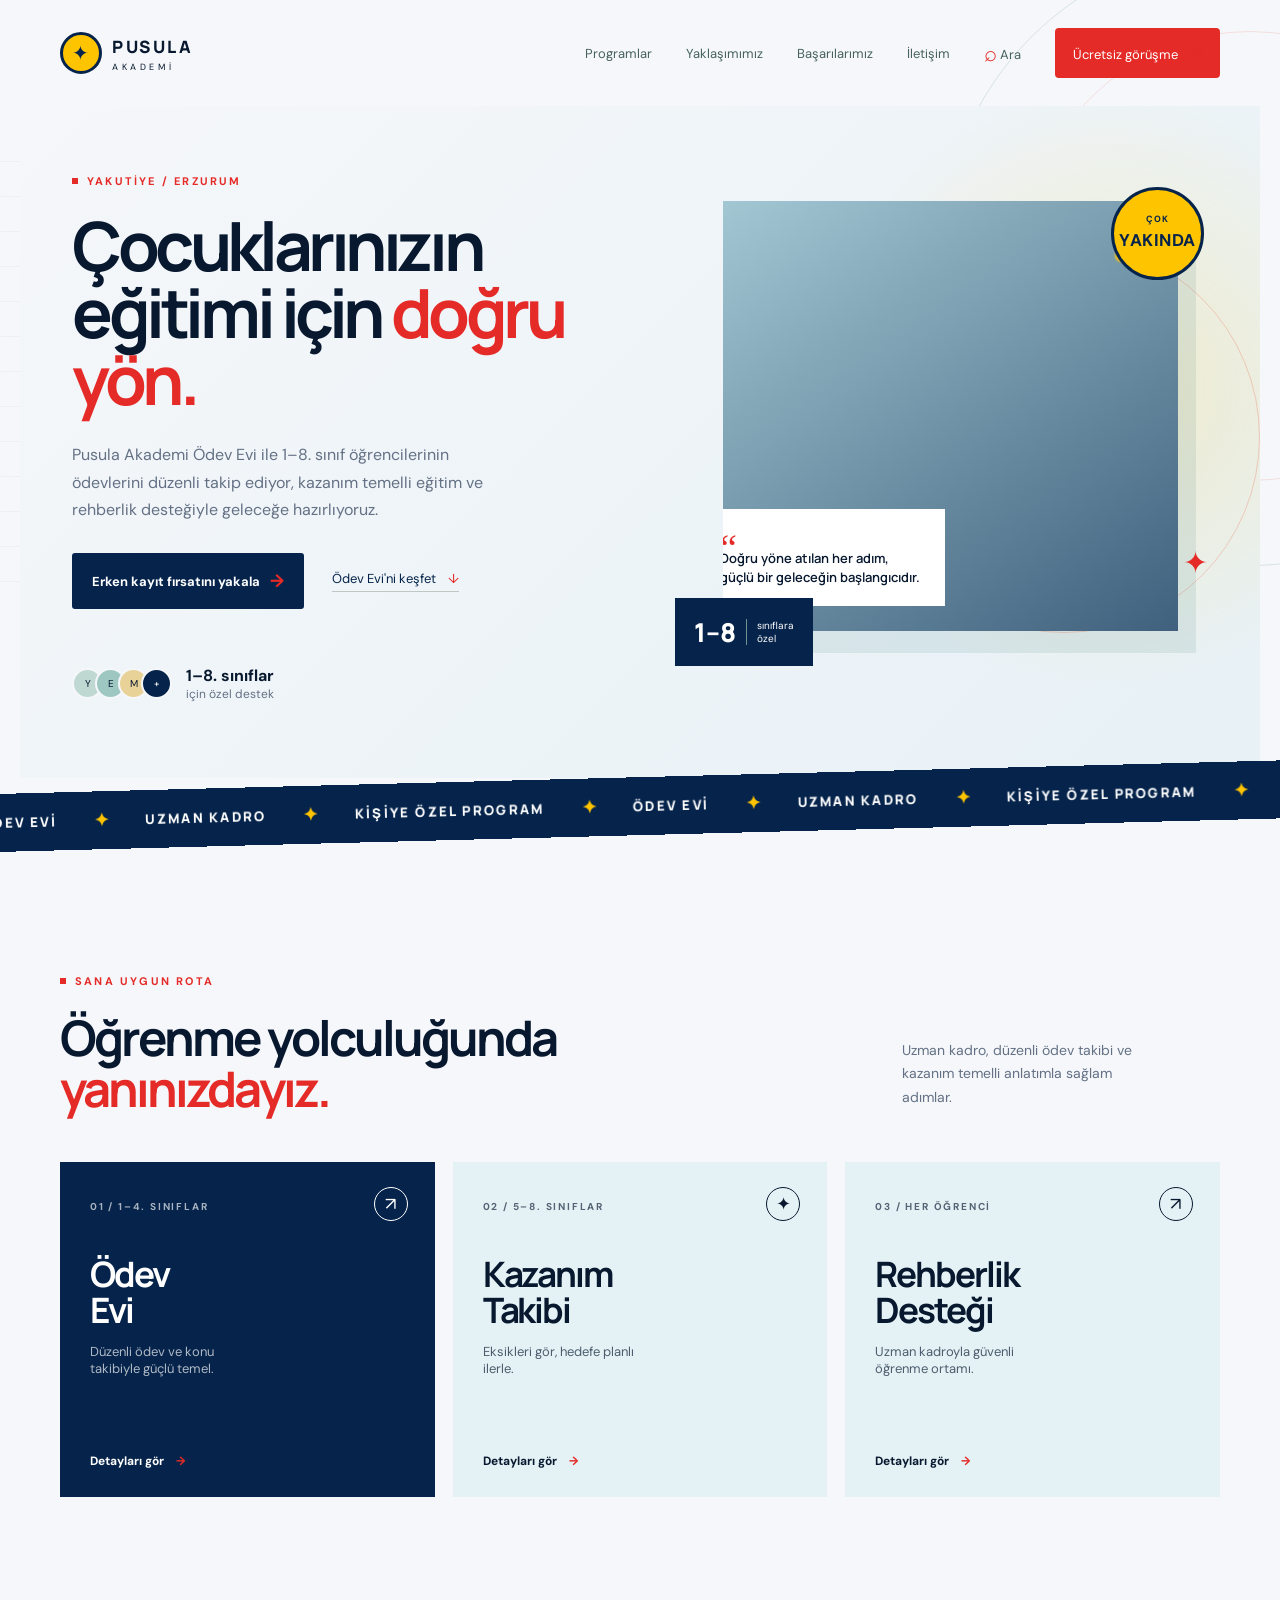
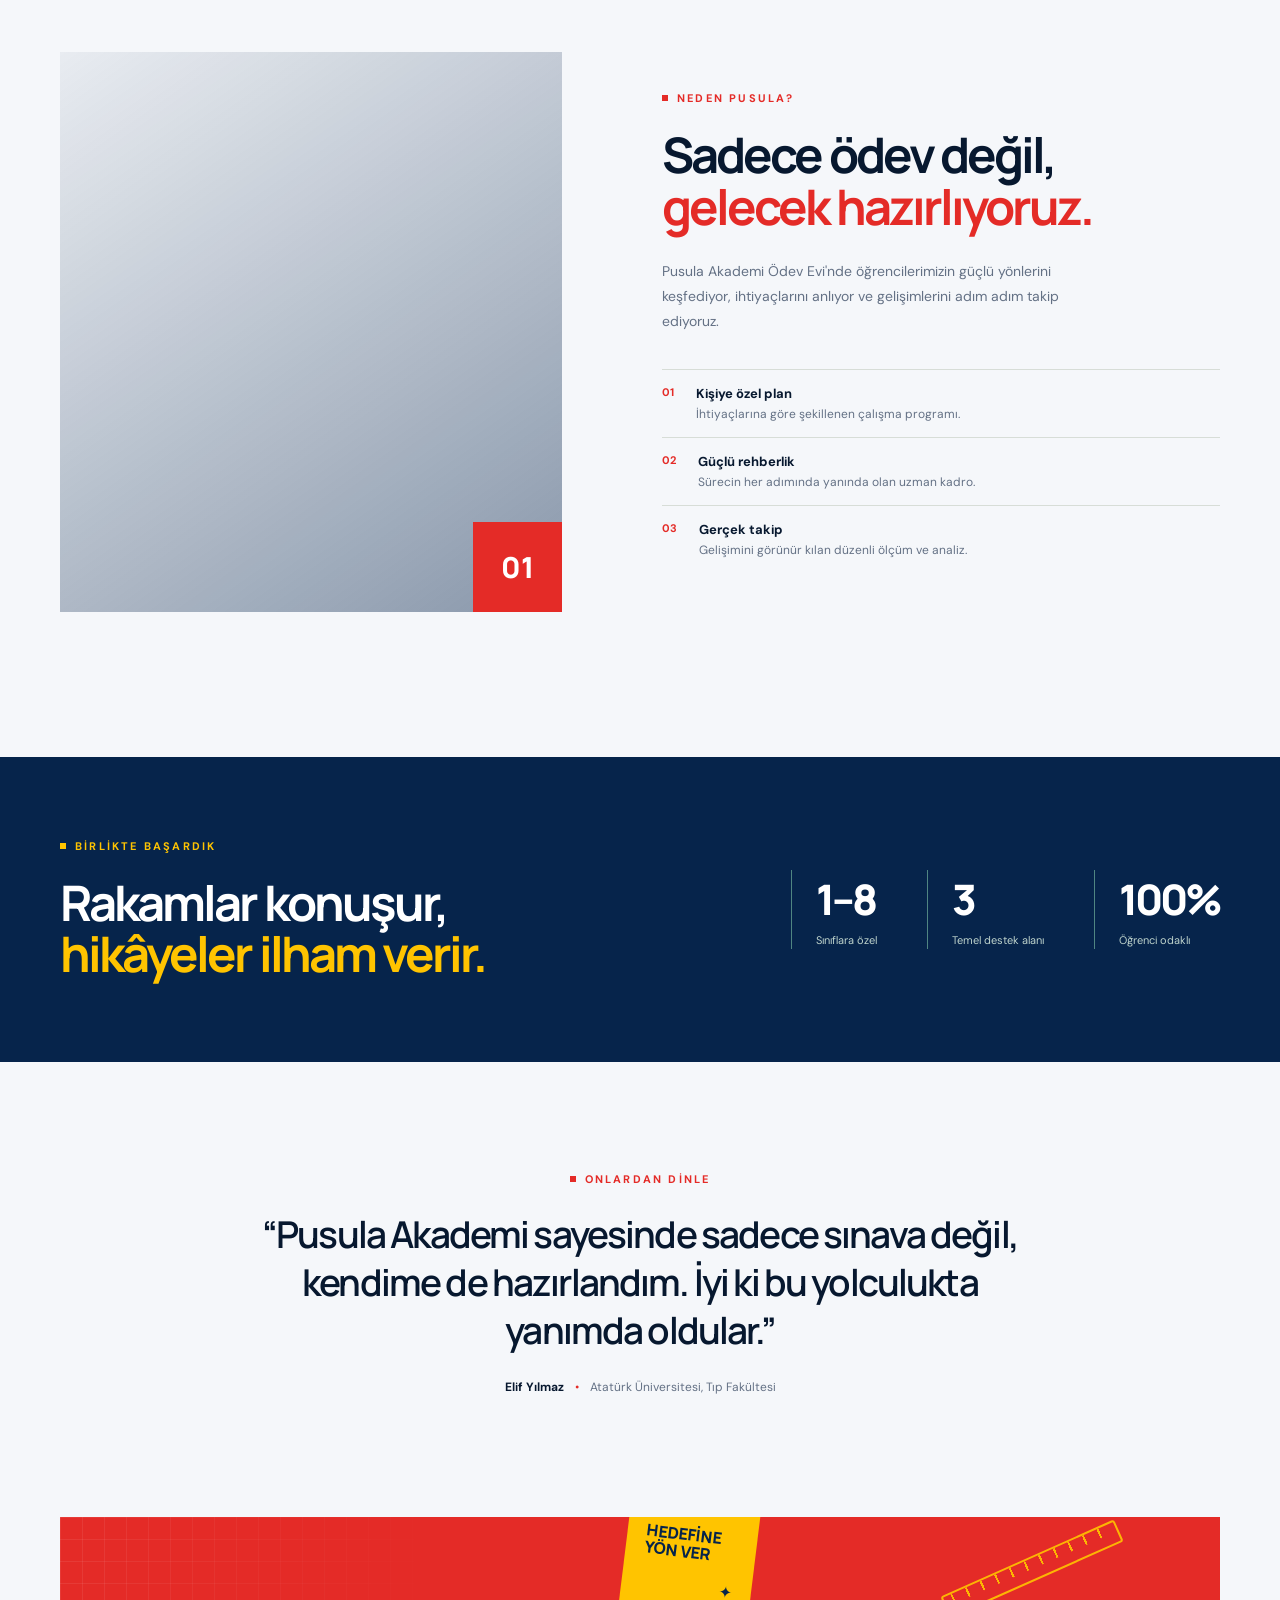
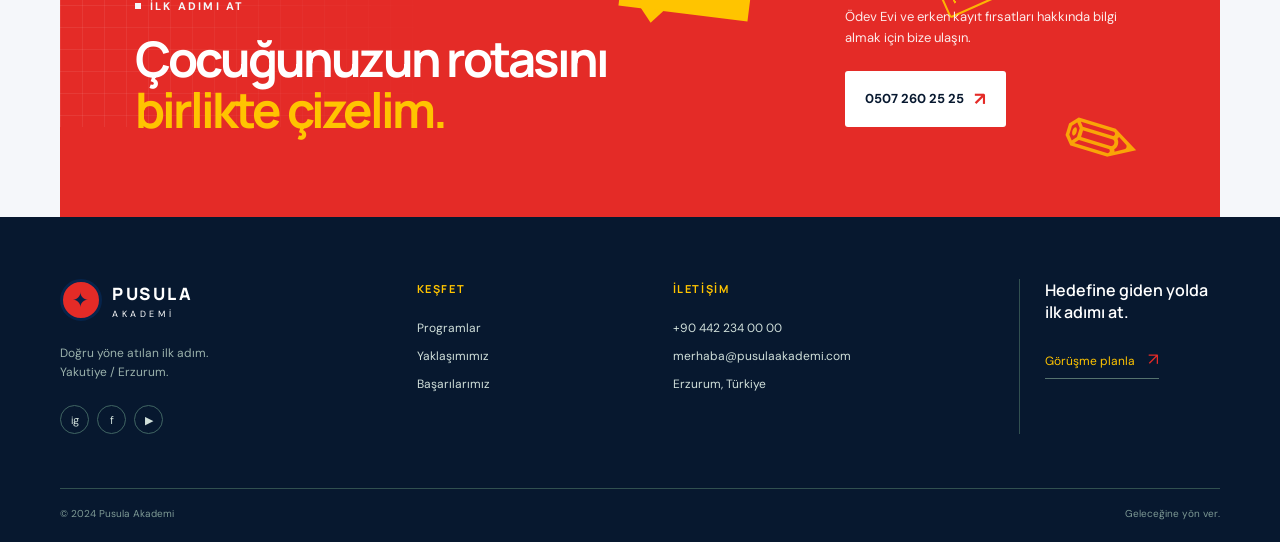
==== commit 3577f504: "Refine contact section with stationery details Co-authored-by: Copilot App <223556219+Copilot@users." ====
--- a/index.html
+++ b/index.html
@@ -162,12 +162,19 @@
       </section>
 
       <section id="iletisim" class="contact section-shell">
+        <div class="contact-doodle ruler-doodle" aria-hidden="true"></div>
+        <div class="contact-doodle pencil-doodle" aria-hidden="true">✎</div>
+        <div class="contact-note" aria-hidden="true">
+          <span>NOT AL</span>
+          <b>HEDEFİNE<br />YÖN VER</b>
+          <i>✦</i>
+        </div>
         <div>
           <p class="eyebrow eyebrow-light"><span></span> İlk adımı at</p>
-          <h2>Senin rotanı<br /><em>birlikte çizelim.</em></h2>
+          <h2>Çocuğunuzun rotasını<br /><em>birlikte çizelim.</em></h2>
         </div>
         <div class="contact-action">
-          <p>Hedeflerini konuşmak için bize ulaş. İlk görüşmemiz tamamen ücretsiz.</p>
+          <p>Ödev Evi ve erken kayıt fırsatları hakkında bilgi almak için bize ulaşın.</p>
           <a class="button button-light" href="tel:+905072602525">0507 260 25 25 <span>↗</span></a>
         </div>
       </section>
--- a/styles.css
+++ b/styles.css
@@ -127,11 +127,24 @@
 .student-name { color: var(--muted); font-size: 12px; }
 .student-name strong { color: var(--ink); }
 .student-name span { color: var(--orange); padding: 0 8px; }
-.contact { align-items: center; background: var(--orange); color: white; display: flex; justify-content: space-between; padding-bottom: 65px; padding-top: 65px; }
+.contact { align-items: center; background: var(--orange); color: white; display: flex; justify-content: space-between; min-height: 300px; overflow: hidden; padding: 70px 75px; }
+.contact::before { background-image: linear-gradient(90deg, rgba(255,255,255,.14) 1px, transparent 1px), linear-gradient(rgba(255,255,255,.14) 1px, transparent 1px); background-size: 22px 22px; content: ""; height: 210px; left: 0; mask-image: linear-gradient(90deg, black, transparent); opacity: .55; position: absolute; top: 0; width: 380px; }
+.contact > div { position: relative; z-index: 1; }
+.contact .eyebrow { margin-bottom: 20px; }
+.contact-note { background: var(--gold); color: var(--teal); display: flex; flex-direction: column; height: 132px; justify-content: space-between; padding: 16px 19px; position: absolute !important; right: 40%; top: -35px; transform: rotate(7deg); width: 130px; z-index: 2 !important; }
+.contact-note::before { border-left: 12px solid transparent; border-right: 12px solid transparent; border-top: 14px solid var(--gold); bottom: -13px; content: ""; left: 22px; position: absolute; }
+.contact-note span { font-size: 9px; font-weight: 800; letter-spacing: .15em; }
+.contact-note b { font: 800 16px/1.05 "Manrope", sans-serif; }
+.contact-note i { align-self: flex-end; font-style: normal; }
+.contact-doodle { pointer-events: none; position: absolute !important; }
+.ruler-doodle { border: 2px solid var(--gold); border-radius: 3px; height: 24px; opacity: .9; right: 8%; top: 40px; transform: rotate(-24deg); width: 190px; }
+.ruler-doodle::after { background: repeating-linear-gradient(90deg, var(--gold) 0 2px, transparent 2px 16px); content: ""; height: 10px; left: 8px; position: absolute; right: 8px; top: 0; }
+.pencil-doodle { color: var(--gold); font-size: 88px; opacity: .8; right: 7%; transform: rotate(-28deg); bottom: 18px; }
 .contact .eyebrow { color: var(--cream); }
 .contact .eyebrow > span { background: var(--cream); }
 .contact-action { max-width: 280px; }
-.contact-action p { font-size: 13px; line-height: 1.6; margin: 0 0 22px; opacity: .8; }
+.contact-action { max-width: 300px; padding-right: 10px; }
+.contact-action p { font-size: 13px; line-height: 1.6; margin: 0 0 22px; opacity: .9; }
 .button-light { background: white; color: var(--ink); }
 .button-light span { color: var(--orange); }
 .site-footer { background: var(--ink); color: white; }
@@ -204,6 +217,10 @@
   .metrics strong { font-size: 30px; }
   .testimonial { padding: 80px 0; }
   .contact-action { margin-top: 27px; }
+  .contact { min-height: 430px; padding: 55px 30px 60px; }
+  .contact-note { right: 23px; top: 18px; transform: rotate(7deg) scale(.85); transform-origin: top right; }
+  .ruler-doodle { right: -35px; top: 225px; }
+  .pencil-doodle { bottom: 8px; font-size: 62px; right: 15px; }
   .footer-inner { gap: 32px; padding: 45px 0 35px; }
   .footer-action { border-left: 0; border-top: 1px solid #315050; padding-left: 0; padding-top: 25px; }
   .footer-inner > p { margin: 26px 0; }
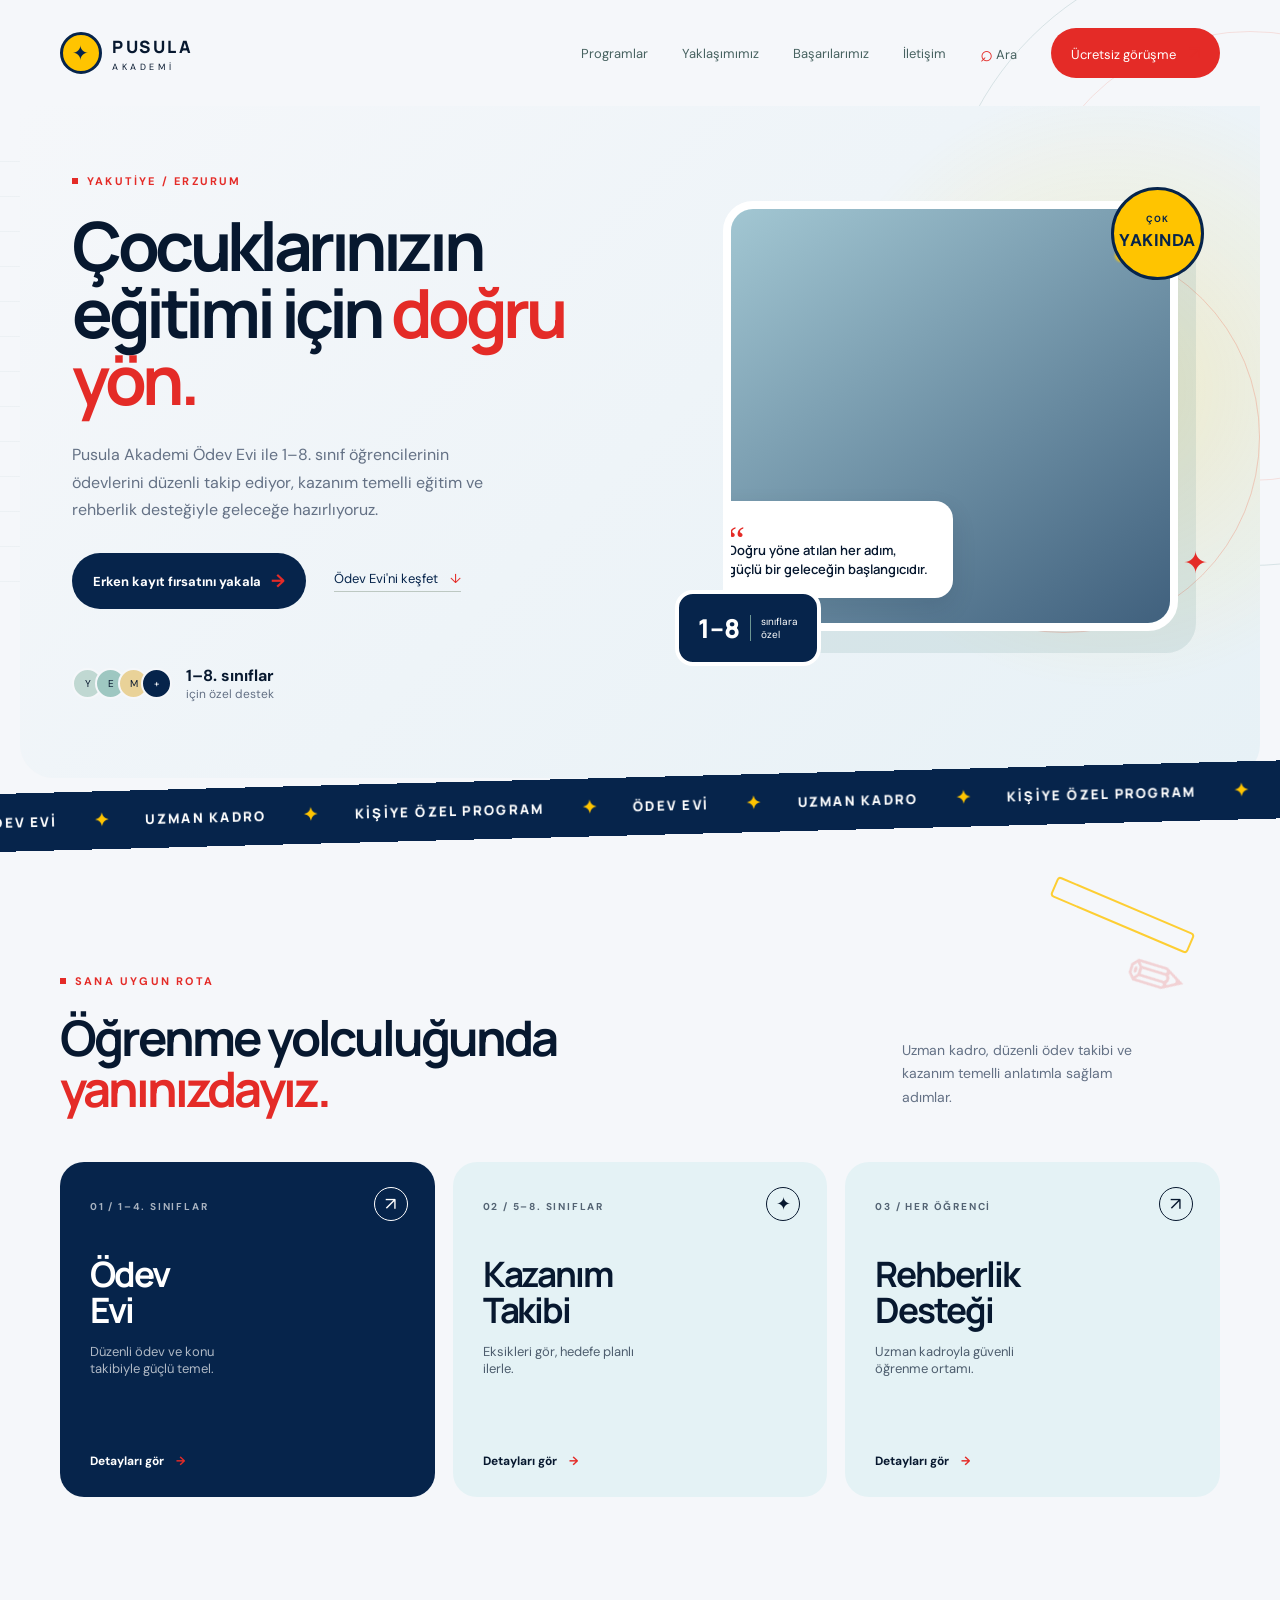
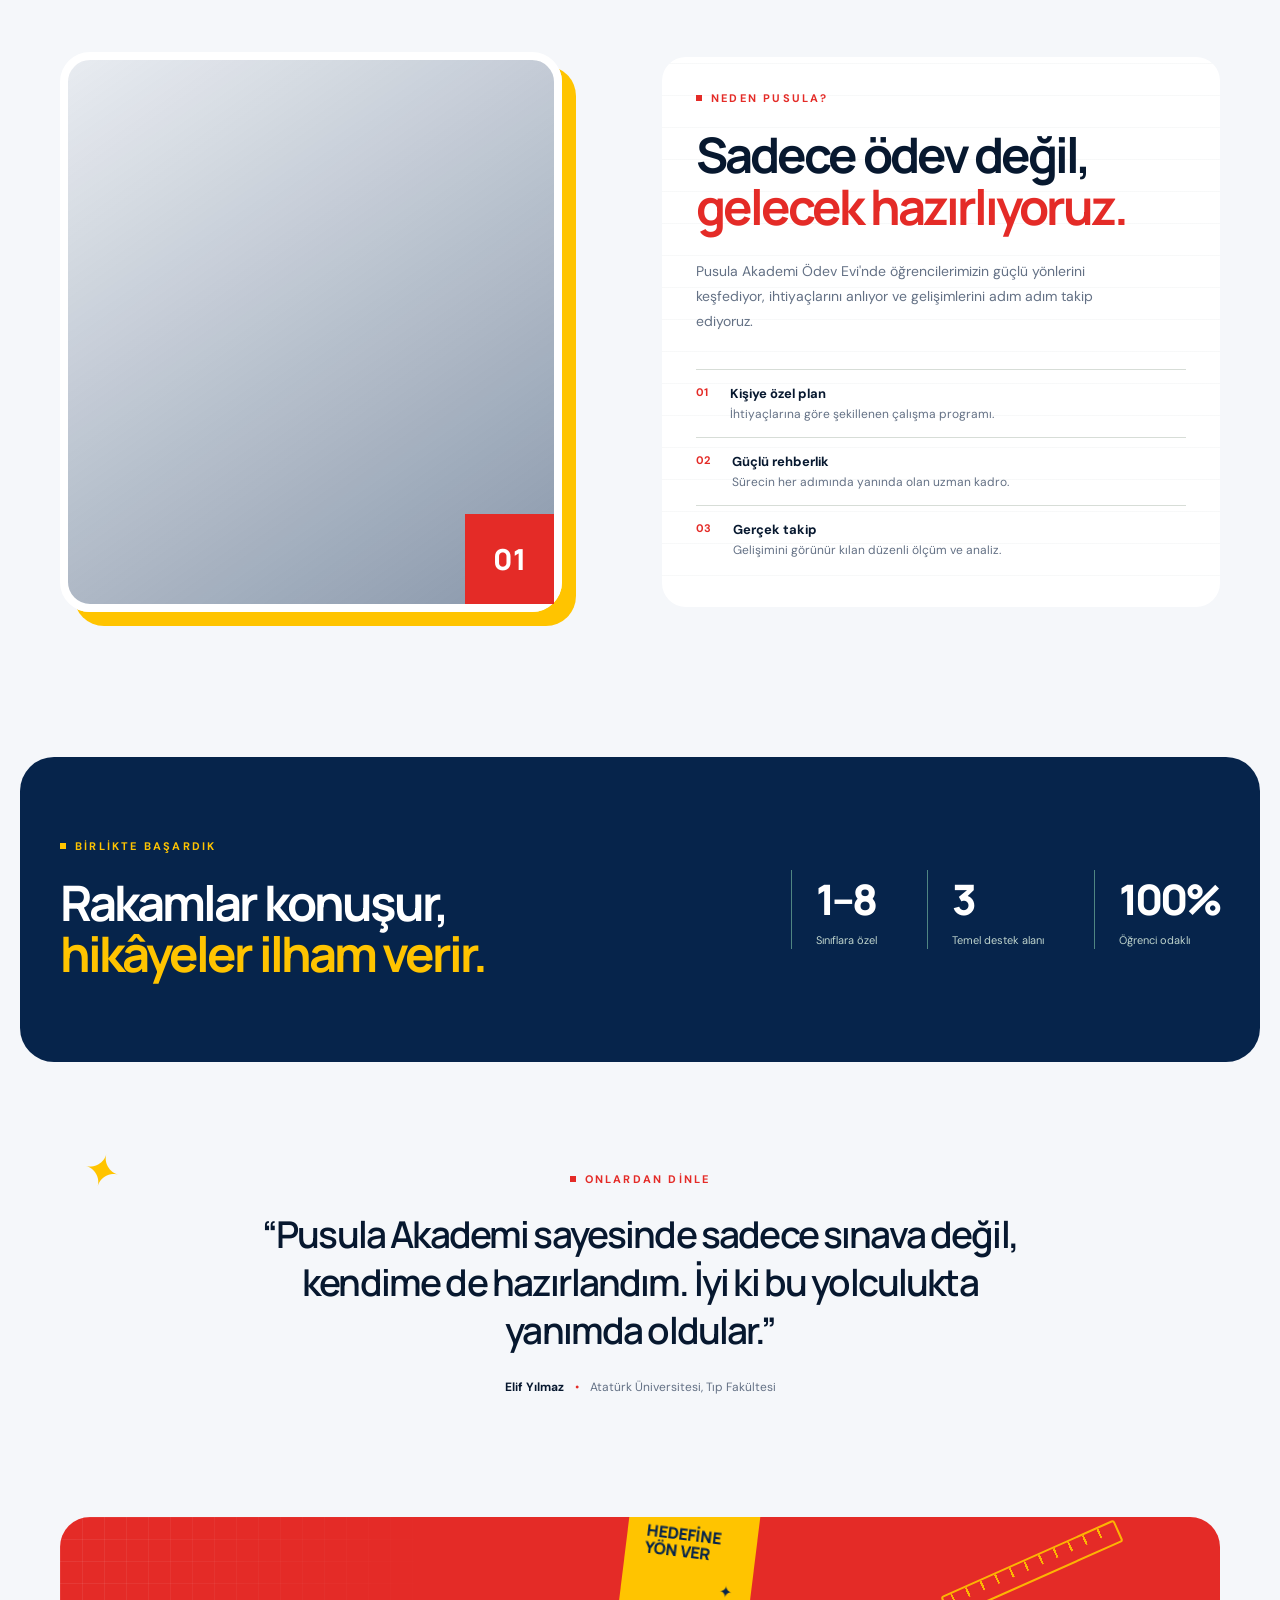
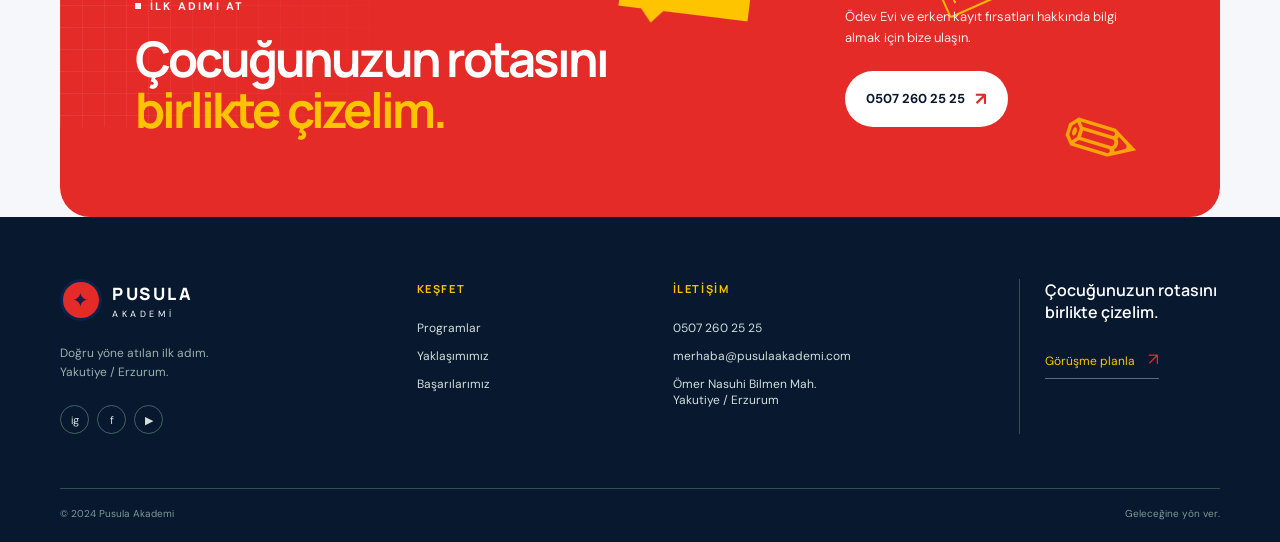
==== commit ac9e5279: "Unify header and footer across pages Co-authored-by: Copilot App <223556219+Copilot@users.noreply.gi" ====
--- a/index.html
+++ b/index.html
@@ -193,6 +193,7 @@
       </div>
       <div class="section-shell copyright"><span>© 2024 Pusula Akademi</span><span>Geleceğine yön ver.</span></div>
     </footer>
+    <script src="chrome.js"></script>
     <script src="script.js"></script>
   </body>
 </html>
--- a/styles.css
+++ b/styles.css
@@ -23,7 +23,7 @@
 .site-nav { align-items: center; display: flex; font-size: 13px; gap: 34px; }
 .site-nav a:not(.nav-cta) { color: #476260; }
 .site-nav a:hover, .footer-links a:hover { color: var(--orange); }
-.nav-cta { background: var(--orange); border-radius: 4px; color: white; padding: 13px 18px; }
+.nav-cta { background: var(--orange); border-radius: 999px; color: white; padding: 13px 20px; }
 .nav-cta span, .button span { color: var(--orange); font-size: 18px; margin-left: 10px; }
 .search-toggle { background: none; border: 0; color: #476260; cursor: pointer; font: inherit; padding: 8px 0; }
 .search-toggle span { color: var(--orange); font-size: 22px; vertical-align: -2px; }
@@ -42,7 +42,7 @@
 .search-result b { bottom: 12px; color: var(--orange); position: absolute; right: 13px; }
 .no-results { color: #bdd0ca; font-size: 13px; margin: 4px 0; }
 .menu-toggle { display: none; }
-.hero { align-items: center; background: radial-gradient(circle at 88% 42%, rgba(255,196,0,.18), transparent 26%), linear-gradient(135deg, #f5f7fa 0%, #e7f1f6 100%); display: grid; gap: 70px; grid-template-columns: 1fr 1fr; min-height: 630px; overflow: visible; padding: 68px 52px 76px; position: relative; width: min(1240px, 100%); }
+.hero { align-items: center; background: radial-gradient(circle at 88% 42%, rgba(255,196,0,.18), transparent 26%), linear-gradient(135deg, #f5f7fa 0%, #e7f1f6 100%); border-radius: 0 0 34px 34px; display: grid; gap: 70px; grid-template-columns: 1fr 1fr; min-height: 630px; overflow: visible; padding: 68px 52px 76px; position: relative; width: min(1240px, 100%); }
 .hero::before { background-image: linear-gradient(rgba(12,87,88,.045) 1px, transparent 1px), linear-gradient(90deg, rgba(12,87,88,.045) 1px, transparent 1px); background-size: 35px 35px; content: ""; height: 430px; left: -100px; mask-image: linear-gradient(90deg, black, transparent); position: absolute; top: 55px; width: 530px; z-index: -2; }
 .hero-orbit { border: 1px solid rgba(12,87,88,.13); border-radius: 50%; pointer-events: none; position: absolute; z-index: -1; }
 .orbit-one { height: 620px; right: -300px; top: -160px; width: 620px; }
@@ -54,7 +54,7 @@
 h1 em, h2 em { color: var(--orange); font-style: normal; }
 .hero-text { color: var(--muted); font-size: 16px; line-height: 1.7; margin: 28px 0 30px; max-width: 420px; }
 .hero-actions { align-items: center; display: flex; gap: 28px; }
-.button { align-items: center; border-radius: 3px; display: inline-flex; font-size: 13px; font-weight: 700; padding: 16px 20px; }
+.button { align-items: center; border-radius: 999px; display: inline-flex; font-size: 13px; font-weight: 700; padding: 16px 21px; }
 .button-primary { background: var(--teal); color: #fff; }
 .button-primary:hover { background: var(--ink); }
 .text-link { border-bottom: 1px solid #bdc8c2; color: var(--teal); font-size: 13px; padding-bottom: 4px; }
@@ -71,23 +71,25 @@
 .hero-visual { min-height: 475px; position: relative; animation: rise-in .9s .15s both; }
 .hero-visual::before { border: 1px solid rgba(239,114,88,.3); border-radius: 50%; content: ""; height: 390px; position: absolute; right: -52px; top: 40px; width: 390px; z-index: -1; animation: orbit 18s linear infinite; }
 .hero-visual::after { background: var(--gold); border-radius: 50%; content: ""; filter: blur(1px); height: 13px; position: absolute; right: 80px; top: 48px; width: 13px; animation: blink 2.5s ease-in-out infinite; }
-.visual-card-main { background: var(--mint); height: 430px; margin: 0 30px 0 48px; overflow: hidden; position: relative; }
+.visual-card-main { background: var(--mint); border: 8px solid white; border-radius: 30px; height: 430px; margin: 0 30px 0 48px; overflow: hidden; position: relative; }
 .student-photo, .approach-image { background: linear-gradient(145deg, rgba(6,36,75,.2), rgba(6,36,75,.7)), url("https://images.unsplash.com/photo-1523240795612-9a054b0db644?auto=format&fit=crop&w=1000&q=85") center/cover; height: 100%; }
-.quote-card { background: white; bottom: 25px; left: -28px; padding: 17px 25px 18px; position: absolute; width: 250px; }
+.quote-card { background: white; border-radius: 18px; bottom: 25px; box-shadow: 0 10px 25px rgba(7,24,47,.12); left: -28px; padding: 17px 25px 18px; position: absolute; width: 250px; }
 .quote-card p { font: 600 13px/1.5 "Manrope", sans-serif; margin: 0; }
 .quote-mark { color: var(--orange); font: 38px Georgia; height: 23px; display: block; }
 .sun-badge { align-items: center; animation: float 4s ease-in-out infinite; background: var(--gold); border: 3px solid var(--teal); border-radius: 50%; color: var(--teal); display: flex; flex-direction: column; font-size: 9px; font-weight: 700; height: 93px; justify-content: center; letter-spacing: .12em; line-height: 1.6; position: absolute; right: 4px; text-align: center; top: -14px; width: 93px; z-index: 2; }
 .sun-badge strong { font-size: 17px; letter-spacing: .03em; }
-.floating-stat { align-items: center; animation: float 4s 1s ease-in-out infinite; background: var(--teal); bottom: 10px; color: white; display: flex; gap: 10px; left: 0; padding: 16px 19px; position: absolute; }
+.floating-stat { align-items: center; animation: float 4s 1s ease-in-out infinite; background: var(--teal); border: 4px solid white; border-radius: 18px; bottom: 10px; color: white; display: flex; gap: 10px; left: 0; padding: 16px 19px; position: absolute; }
 .floating-stat strong { font: 800 26px "Manrope"; }
 .floating-stat span { border-left: 1px solid #6d9692; font-size: 10px; line-height: 1.3; padding-left: 10px; }
 .compass { animation: spin 12s linear infinite; bottom: 94px; color: var(--orange); font-size: 30px; position: absolute; right: 0; }
 .section-heading { align-items: end; display: flex; justify-content: space-between; padding-bottom: 47px; }
 h2 { font-size: clamp(32px, 4vw, 49px); letter-spacing: -.06em; line-height: 1.05; }
 .section-intro { color: var(--muted); font-size: 14px; line-height: 1.7; margin: 0 5% 5px 0; max-width: 260px; }
-.programs { padding: 85px 0 125px; }
+.programs { padding: 85px 0 125px; position: relative; }
+.programs::before { border: 2px solid var(--gold); border-radius: 4px; content: ""; height: 18px; opacity: .8; position: absolute; right: 2%; top: 70px; transform: rotate(23deg); width: 145px; }
+.programs::after { color: var(--orange); content: "✎"; font-size: 68px; opacity: .18; position: absolute; right: 3%; top: 100px; transform: rotate(-28deg); }
 .program-grid { display: grid; gap: 18px; grid-template-columns: repeat(3, 1fr); }
-.program-card { background: #e4f2f5; min-height: 335px; opacity: 0; padding: 28px 30px; position: relative; transform: translateY(25px); transition: transform .25s, box-shadow .25s; }
+.program-card { background: #e4f2f5; border-radius: 24px; min-height: 335px; opacity: 0; padding: 28px 30px; position: relative; transform: translateY(25px); transition: transform .25s, box-shadow .25s; }
 .program-card.is-visible { animation: reveal .7s both; }
 .program-card:nth-child(2).is-visible { animation-delay: .12s; }
 .program-card:nth-child(3).is-visible { animation-delay: .24s; }
@@ -102,7 +104,8 @@
 .program-card a { bottom: 28px; font-size: 12px; font-weight: 700; left: 30px; position: absolute; }
 .program-card a span { color: var(--orange); margin-left: 9px; }
 .approach { align-items: center; display: grid; gap: 100px; grid-template-columns: .9fr 1fr; padding: 30px 0 145px; }
-.approach-image { background-image: linear-gradient(145deg, rgba(6,36,75,.05), rgba(6,36,75,.45)), url("https://images.unsplash.com/photo-1529156069898-49953e39b3ac?auto=format&fit=crop&w=900&q=85"); height: 560px; opacity: 0; position: relative; transform: translateX(-25px); }
+.approach-copy { background: repeating-linear-gradient(0deg, transparent 0 31px, rgba(7,24,47,.06) 32px), #fff; border-radius: 24px; padding: 34px; }
+.approach-image { background-image: linear-gradient(145deg, rgba(6,36,75,.05), rgba(6,36,75,.45)), url("https://images.unsplash.com/photo-1529156069898-49953e39b3ac?auto=format&fit=crop&w=900&q=85"); border: 8px solid white; border-radius: 30px; box-shadow: 14px 14px 0 var(--gold); height: 560px; opacity: 0; position: relative; transform: translateX(-25px); }
 .approach-image.is-visible { animation: slide-in .8s both; }
 .approach-image span { background: var(--orange); bottom: 0; color: white; font: 800 29px "Manrope"; padding: 25px 28px; position: absolute; right: 0; }
 .approach-copy > p:not(.eyebrow) { color: var(--muted); font-size: 14px; line-height: 1.8; margin: 27px 0 34px; max-width: 430px; }
@@ -111,7 +114,7 @@
 .approach-list b, .approach-list small { display: block; }
 .approach-list b { font-size: 13px; margin-bottom: 4px; }
 .approach-list small { color: var(--muted); font-size: 12px; }
-.results { background: var(--teal); color: white; }
+.results { background: var(--teal); border-radius: 34px; color: white; margin: 0 auto; width: min(1240px, 100%); }
 .results-inner { align-items: center; display: flex; justify-content: space-between; padding-bottom: 82px; padding-top: 82px; }
 .eyebrow-light { color: var(--gold); }
 .eyebrow-light > span { background: var(--gold); }
@@ -122,12 +125,13 @@
 .metrics strong span { color: var(--gold); }
 .metrics small { color: #bed3cc; font-size: 11px; }
 .testimonial { padding: 110px 0; text-align: center; }
+.testimonial::before { color: var(--gold); content: "✦"; font-size: 44px; left: 2%; position: absolute; top: 80px; transform: rotate(15deg); }
 .testimonial .eyebrow { justify-content: center; }
 blockquote { font: 600 clamp(23px, 3vw, 37px)/1.3 "Manrope", sans-serif; letter-spacing: -.05em; margin: 0 auto 25px; max-width: 790px; }
 .student-name { color: var(--muted); font-size: 12px; }
 .student-name strong { color: var(--ink); }
 .student-name span { color: var(--orange); padding: 0 8px; }
-.contact { align-items: center; background: var(--orange); color: white; display: flex; justify-content: space-between; min-height: 300px; overflow: hidden; padding: 70px 75px; }
+.contact { align-items: center; background: var(--orange); border-radius: 30px; color: white; display: flex; justify-content: space-between; min-height: 300px; overflow: hidden; padding: 70px 75px; }
 .contact::before { background-image: linear-gradient(90deg, rgba(255,255,255,.14) 1px, transparent 1px), linear-gradient(rgba(255,255,255,.14) 1px, transparent 1px); background-size: 22px 22px; content: ""; height: 210px; left: 0; mask-image: linear-gradient(90deg, black, transparent); opacity: .55; position: absolute; top: 0; width: 380px; }
 .contact > div { position: relative; z-index: 1; }
 .contact .eyebrow { margin-bottom: 20px; }
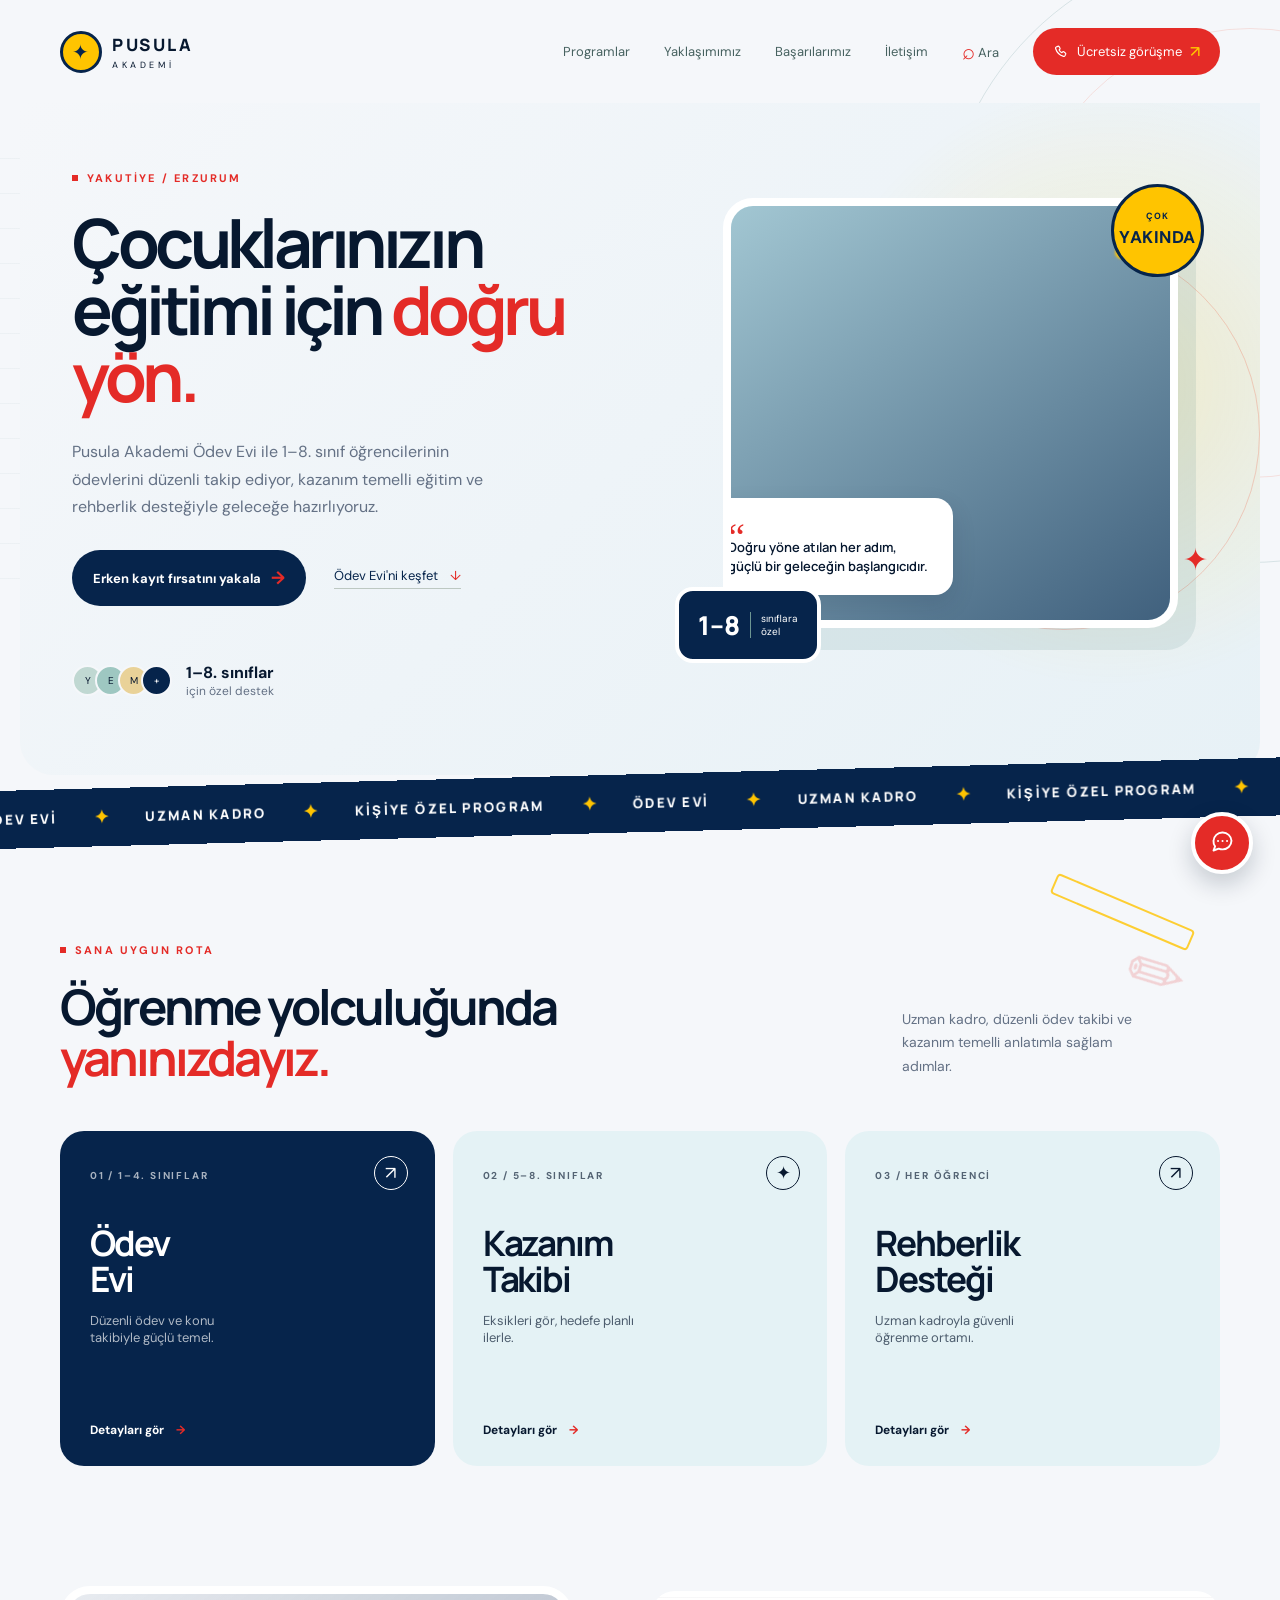
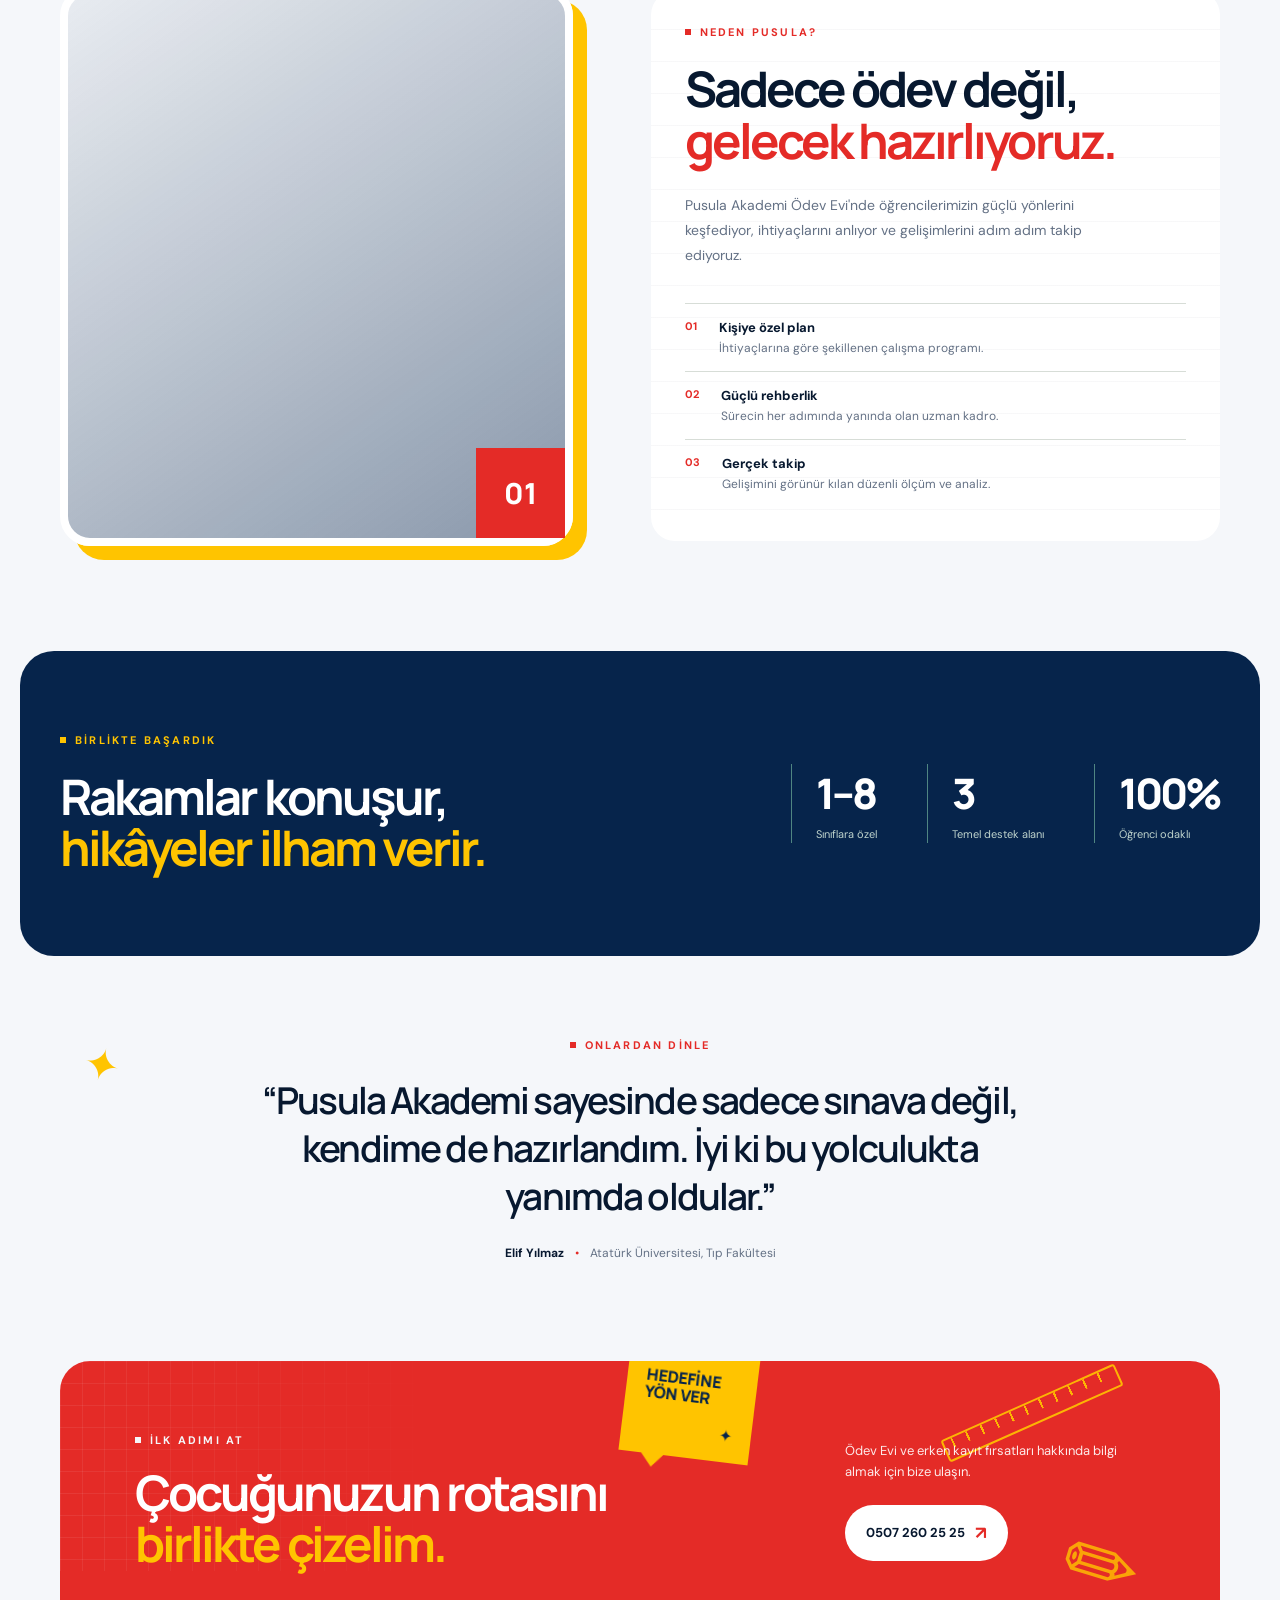
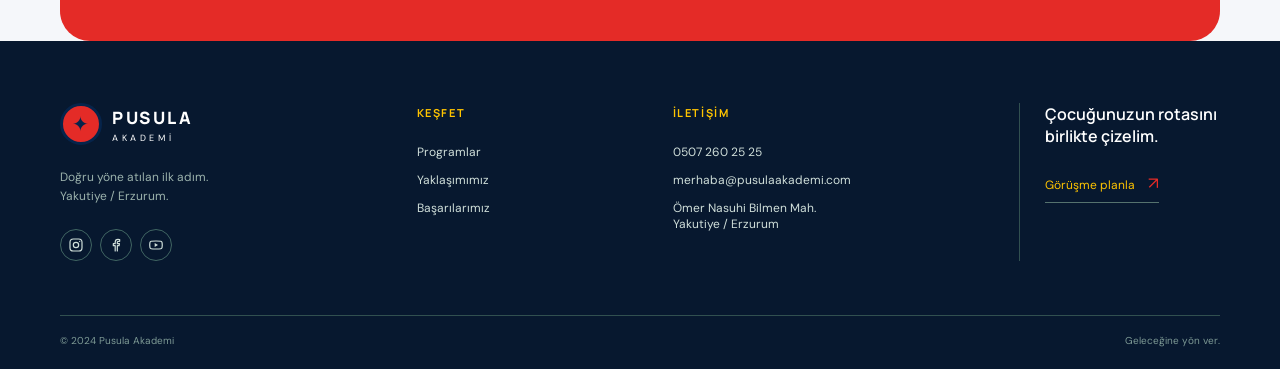
==== commit 0e8ed333: "Add call icon to consultation CTA Co-authored-by: Copilot App <223556219+Copilot@users.noreply.githu" ====
--- a/index.html
+++ b/index.html
@@ -34,7 +34,12 @@
         <button class="search-toggle" type="button" aria-expanded="false" aria-controls="site-search">
           <span aria-hidden="true">⌕</span> Ara
         </button>
-        <a class="nav-cta" href="iletisim.html">Ücretsiz görüşme <span>↗</span></a>
+        <a class="nav-cta" href="iletisim.html">
+          <svg class="nav-cta-icon" viewBox="0 0 24 24" aria-hidden="true">
+            <path d="M7.2 3.5 4.8 4.6c-.8.4-1.2 1.3-.9 2.1 1.9 6.1 5.8 10 11.9 11.9.8.3 1.7-.1 2.1-.9l1.1-2.4c.3-.7.1-1.5-.5-1.9l-2.3-1.6c-.6-.4-1.4-.3-1.9.2l-1 1c-1.8-.9-3.2-2.3-4.1-4.1l1-1c.5-.5.6-1.3.2-1.9L9.1 4c-.4-.6-1.2-.8-1.9-.5Z"></path>
+          </svg>
+          <span>Ücretsiz görüşme</span><b>↗</b>
+        </a>
       </nav>
     </header>
     <div id="site-search" class="search-panel" hidden>
--- a/styles.css
+++ b/styles.css
@@ -8,9 +8,10 @@
   --muted: #647185;
 }
 
-* { box-sizing: border-box; }
+* { box-sizing: border-box; max-width: 100%; }
 html { scroll-behavior: smooth; }
-body { margin: 0; background: var(--cream); color: var(--ink); font-family: "DM Sans", sans-serif; overflow-x: hidden; }
+html, body { max-width: 100%; overflow-x: hidden; }
+body { margin: 0; background: var(--cream); color: var(--ink); font-family: "DM Sans", sans-serif; }
 a { color: inherit; text-decoration: none; }
 .section-shell { width: min(1160px, calc(100% - 80px)); margin: 0 auto; }
 .section-shell:not(.site-header) { position: relative; }
@@ -25,6 +26,10 @@
 .site-nav a:hover, .footer-links a:hover { color: var(--orange); }
 .nav-cta { background: var(--orange); border-radius: 999px; color: white; padding: 13px 20px; }
 .nav-cta span, .button span { color: var(--orange); font-size: 18px; margin-left: 10px; }
+.nav-cta { align-items: center; display: inline-flex; gap: 8px; }
+.nav-cta-icon { fill: none; height: 16px; stroke: currentColor; stroke-linecap: round; stroke-linejoin: round; stroke-width: 1.8; width: 16px; }
+.nav-cta > span { color: white; font-size: 13px; margin-left: 0; }
+.nav-cta > b { color: var(--gold); font-size: 16px; font-weight: 500; }
 .search-toggle { background: none; border: 0; color: #476260; cursor: pointer; font: inherit; padding: 8px 0; }
 .search-toggle span { color: var(--orange); font-size: 22px; vertical-align: -2px; }
 .search-toggle:hover { color: var(--orange); }
@@ -85,7 +90,7 @@
 .section-heading { align-items: end; display: flex; justify-content: space-between; padding-bottom: 47px; }
 h2 { font-size: clamp(32px, 4vw, 49px); letter-spacing: -.06em; line-height: 1.05; }
 .section-intro { color: var(--muted); font-size: 14px; line-height: 1.7; margin: 0 5% 5px 0; max-width: 260px; }
-.programs { padding: 85px 0 125px; position: relative; }
+.programs { padding: 72px 0 96px; position: relative; }
 .programs::before { border: 2px solid var(--gold); border-radius: 4px; content: ""; height: 18px; opacity: .8; position: absolute; right: 2%; top: 70px; transform: rotate(23deg); width: 145px; }
 .programs::after { color: var(--orange); content: "✎"; font-size: 68px; opacity: .18; position: absolute; right: 3%; top: 100px; transform: rotate(-28deg); }
 .program-grid { display: grid; gap: 18px; grid-template-columns: repeat(3, 1fr); }
@@ -103,7 +108,7 @@
 .program-card > p:not(.card-label) { font-size: 13px; max-width: 160px; opacity: .68; }
 .program-card a { bottom: 28px; font-size: 12px; font-weight: 700; left: 30px; position: absolute; }
 .program-card a span { color: var(--orange); margin-left: 9px; }
-.approach { align-items: center; display: grid; gap: 100px; grid-template-columns: .9fr 1fr; padding: 30px 0 145px; }
+.approach { align-items: center; display: grid; gap: 78px; grid-template-columns: .9fr 1fr; padding: 24px 0 105px; }
 .approach-copy { background: repeating-linear-gradient(0deg, transparent 0 31px, rgba(7,24,47,.06) 32px), #fff; border-radius: 24px; padding: 34px; }
 .approach-image { background-image: linear-gradient(145deg, rgba(6,36,75,.05), rgba(6,36,75,.45)), url("https://images.unsplash.com/photo-1529156069898-49953e39b3ac?auto=format&fit=crop&w=900&q=85"); border: 8px solid white; border-radius: 30px; box-shadow: 14px 14px 0 var(--gold); height: 560px; opacity: 0; position: relative; transform: translateX(-25px); }
 .approach-image.is-visible { animation: slide-in .8s both; }
@@ -124,14 +129,14 @@
 .metrics strong { display: block; font: 800 42px "Manrope"; letter-spacing: -.07em; }
 .metrics strong span { color: var(--gold); }
 .metrics small { color: #bed3cc; font-size: 11px; }
-.testimonial { padding: 110px 0; text-align: center; }
+.testimonial { padding: 82px 0 88px; text-align: center; }
 .testimonial::before { color: var(--gold); content: "✦"; font-size: 44px; left: 2%; position: absolute; top: 80px; transform: rotate(15deg); }
 .testimonial .eyebrow { justify-content: center; }
 blockquote { font: 600 clamp(23px, 3vw, 37px)/1.3 "Manrope", sans-serif; letter-spacing: -.05em; margin: 0 auto 25px; max-width: 790px; }
 .student-name { color: var(--muted); font-size: 12px; }
 .student-name strong { color: var(--ink); }
 .student-name span { color: var(--orange); padding: 0 8px; }
-.contact { align-items: center; background: var(--orange); border-radius: 30px; color: white; display: flex; justify-content: space-between; min-height: 300px; overflow: hidden; padding: 70px 75px; }
+.contact { align-items: center; background: var(--orange); border-radius: 30px; color: white; display: flex; justify-content: space-between; min-height: 280px; overflow: hidden; padding: 58px 75px; }
 .contact::before { background-image: linear-gradient(90deg, rgba(255,255,255,.14) 1px, transparent 1px), linear-gradient(rgba(255,255,255,.14) 1px, transparent 1px); background-size: 22px 22px; content: ""; height: 210px; left: 0; mask-image: linear-gradient(90deg, black, transparent); opacity: .55; position: absolute; top: 0; width: 380px; }
 .contact > div { position: relative; z-index: 1; }
 .contact .eyebrow { margin-bottom: 20px; }
@@ -156,8 +161,12 @@
 .brand-footer .brand-mark { background: var(--orange); }
 .footer-brand-column > p { color: #9bb2ac; font-size: 12px; line-height: 1.6; margin: 23px 0; max-width: 180px; }
 .social-links { display: flex; gap: 8px; }
-.social-links a { align-items: center; border: 1px solid #416663; border-radius: 50%; color: #d0dfda; display: flex; font-size: 11px; height: 29px; justify-content: center; width: 29px; }
+.social-links a { align-items: center; border: 1px solid #416663; border-radius: 50%; color: #d0dfda; display: flex; height: 32px; justify-content: center; transition: background .2s, border-color .2s, color .2s, transform .2s; width: 32px; }
+.social-links svg { fill: none; height: 16px; stroke: currentColor; stroke-linecap: round; stroke-linejoin: round; stroke-width: 1.8; width: 16px; }
+.social-links svg circle:last-child { fill: currentColor; stroke: none; }
+.social-links .social-play { fill: currentColor; stroke: none; }
 .social-links a:hover { background: var(--orange); border-color: var(--orange); }
+.social-links a:hover { color: white; transform: translateY(-3px); }
 .footer-column { display: flex; flex-direction: column; gap: 12px; }
 .footer-column h3 { color: var(--gold); font-size: 11px; letter-spacing: .15em; margin: 2px 0 12px; text-transform: uppercase; }
 .footer-column a, .footer-column span { color: #d0dfda; font-size: 12px; }
@@ -168,11 +177,34 @@
 .footer-arrow span { color: var(--orange); font-size: 17px; margin-left: 10px; }
 .copyright { border-top: 1px solid #315050; color: #7e9a95; display: flex; font-size: 10px; justify-content: space-between; padding-bottom: 22px; padding-top: 18px; }
 .sr-only { clip: rect(0,0,0,0); clip-path: inset(50%); height: 1px; overflow: hidden; position: absolute; white-space: nowrap; width: 1px; }
+.contact-float { bottom: 26px; position: fixed; right: 27px; z-index: 20; }
+.contact-float-toggle { align-items: center; background: var(--orange); border: 4px solid white; border-radius: 999px; box-shadow: 0 10px 25px rgba(7,24,47,.2); color: white; cursor: pointer; display: flex; height: 62px; justify-content: center; position: relative; transition: background .25s, transform .25s; width: 62px; }
+.contact-float-toggle:hover { background: var(--teal); transform: scale(1.06); }
+.contact-float-toggle i { background: var(--teal); border-radius: 5px; color: white; font-size: 11px; font-style: normal; opacity: 0; padding: 6px 9px; pointer-events: none; position: absolute; right: 72px; transform: translateX(8px); transition: opacity .2s, transform .2s; white-space: nowrap; }
+.contact-float-toggle:hover i, .contact-float.is-open .contact-float-toggle i { opacity: 1; transform: translateX(0); }
+.float-icon { font-size: 25px; line-height: 1; transition: transform .25s, opacity .25s; }
+.float-close { display: none; font-size: 28px; }
+.contact-float.is-open .float-chat { display: none; }
+.contact-float.is-open .float-close { display: block; }
+.contact-float-links { bottom: 71px; display: flex; flex-direction: column; gap: 10px; opacity: 0; pointer-events: none; position: absolute; right: 7px; transform: translateY(15px) scale(.85); transform-origin: bottom right; transition: opacity .25s, transform .3s; }
+.contact-float.is-open .contact-float-links { opacity: 1; pointer-events: auto; transform: translateY(0) scale(1); }
+.float-link { align-items: center; display: flex; gap: 9px; justify-content: flex-end; }
+.float-link b { background: white; border-radius: 6px; box-shadow: 0 5px 16px rgba(7,24,47,.15); color: var(--teal); font-size: 11px; opacity: 0; padding: 7px 9px; transform: translateX(8px); transition: opacity .2s, transform .2s; }
+.float-link:hover b { opacity: 1; transform: translateX(0); }
+.float-link > span { align-items: center; border: 3px solid white; border-radius: 50%; box-shadow: 0 5px 16px rgba(7,24,47,.18); color: white; display: flex; font: 700 16px "DM Sans"; height: 44px; justify-content: center; width: 44px; }
+.float-link svg { fill: none; height: 22px; stroke: currentColor; stroke-linecap: round; stroke-linejoin: round; stroke-width: 1.8; width: 22px; }
+.float-link svg path:first-child { fill: none; }
+.instagram-link svg circle:last-child { fill: currentColor; stroke: none; }
+.float-chat svg { fill: none; height: 27px; stroke: currentColor; stroke-linecap: round; stroke-linejoin: round; stroke-width: 1.7; width: 27px; }
+.float-chat svg path:first-child { fill: none; }
+.instagram-link > span { background: linear-gradient(135deg, #f9ce34, #ee2a7b 50%, #6228d7); }
+.whatsapp-link > span { background: #20b85a; }
+.phone-link > span { background: var(--teal); }
 .marquee-band { background: var(--teal); color: white; overflow: hidden; transform: rotate(-1.5deg) scale(1.03); }
 .marquee-track { align-items: center; animation: marquee 28s linear infinite; display: flex; gap: 36px; justify-content: flex-start; min-width: max-content; padding: 17px 0; }
 .marquee-track span { font: 800 13px "Manrope", sans-serif; letter-spacing: .15em; }
 .marquee-track b { color: var(--gold); font-size: 17px; }
-.marquee-band + .programs { padding-top: 140px; }
+.marquee-band + .programs { padding-top: 112px; }
 .button-primary, .button-light, .nav-cta { transition: box-shadow .25s, transform .25s; }
 .button-primary:hover, .button-light:hover, .nav-cta:hover { box-shadow: 0 12px 24px rgba(19,46,47,.18); transform: translateY(-3px); }
 .visual-card-main { box-shadow: 18px 22px 0 rgba(12,87,88,.09); transition: transform .5s ease, box-shadow .5s ease; }
@@ -193,38 +225,58 @@
 }
 
 @media (max-width: 760px) {
-  .section-shell { width: min(100% - 40px, 560px); }
+  .section-shell { margin-left: auto; margin-right: auto; width: calc(100% - 32px); }
   .site-header { padding: 20px; }
-  .menu-toggle { background: none; border: 0; display: block; padding: 5px; }
-  .menu-toggle span:not(.sr-only) { background: var(--ink); display: block; height: 2px; margin: 5px 0; width: 22px; }
-  .site-nav { background: var(--cream); box-shadow: 0 12px 20px #173d3d12; display: none; flex-direction: column; gap: 22px; left: 0; padding: 24px; position: absolute; right: 0; top: 75px; z-index: 4; }
-  .site-nav.open { display: flex; }
+  .menu-toggle { background: none; border: 0; display: block; height: 34px; padding: 5px; position: relative; width: 34px; z-index: 6; }
+  .menu-toggle span:not(.sr-only) { background: var(--ink); border-radius: 2px; display: block; height: 2px; left: 6px; margin: 0; position: absolute; transition: transform .3s ease, top .3s ease, opacity .2s ease; width: 22px; }
+  .menu-toggle span:nth-child(1) { top: 9px; }
+  .menu-toggle span:nth-child(2) { top: 16px; }
+  .menu-toggle span:nth-child(3) { top: 23px; }
+  .menu-toggle[aria-expanded="true"] span:nth-child(1) { top: 16px; transform: rotate(45deg); }
+  .menu-toggle[aria-expanded="true"] span:nth-child(2) { opacity: 0; transform: translateX(8px); }
+  .menu-toggle[aria-expanded="true"] span:nth-child(3) { top: 16px; transform: rotate(-45deg); }
+  .site-nav { background: rgba(245,247,250,.98); border-bottom: 4px solid var(--gold); border-radius: 0 0 24px 24px; box-shadow: 0 18px 30px rgba(7,24,47,.15); display: flex; flex-direction: column; gap: 22px; left: 0; opacity: 0; padding: 28px 24px 30px; pointer-events: none; position: absolute; right: 0; top: 0; transform: translateY(-18px); transition: opacity .3s ease, transform .35s ease; z-index: 5; }
+  .site-nav.open { opacity: 1; pointer-events: auto; transform: translateY(0); }
+  .site-nav a, .site-nav .search-toggle { opacity: 0; transform: translateY(-8px); transition: opacity .25s ease, transform .3s ease; }
+  .site-nav.open a, .site-nav.open .search-toggle { opacity: 1; transform: translateY(0); }
+  .site-nav.open a:nth-child(1) { transition-delay: .05s; }
+  .site-nav.open a:nth-child(2) { transition-delay: .1s; }
+  .site-nav.open a:nth-child(3) { transition-delay: .15s; }
+  .site-nav.open a:nth-child(4) { transition-delay: .2s; }
+  .site-nav.open .search-toggle { transition-delay: .25s; }
+  .site-nav.open a:nth-last-child(1) { transition-delay: .3s; }
   .search-panel { padding: 18px 20px; top: 68px; }
   .search-results { grid-template-columns: 1fr; max-height: 55vh; overflow-y: auto; }
-  .hero { display: block; min-height: 0; padding-bottom: 70px; padding-top: 45px; }
+  .hero { border-radius: 0 0 24px 24px; display: block; min-height: 0; padding: 45px 16px 70px; width: 100%; }
   .hero-orbit { opacity: .5; right: -330px; }
   h1 { font-size: 48px; }
   .hero-visual { margin-top: 65px; min-height: 390px; }
-  .visual-card-main { height: 350px; margin-left: 30px; }
+  .visual-card-main { height: 350px; margin-left: 20px; margin-right: 12px; }
   .floating-stat { bottom: 0; }
   .section-heading, .results-inner, .contact, .footer-inner { align-items: flex-start; display: block; }
   .section-intro { margin-top: 25px; }
-  .programs { padding: 70px 0 90px; }
-  .marquee-band + .programs { padding-top: 95px; }
+  .programs { padding: 58px 0 68px; }
+  .marquee-band + .programs { padding-top: 78px; }
   .program-grid { grid-template-columns: 1fr; }
   .program-card { min-height: 280px; }
-  .approach { display: block; padding-bottom: 90px; }
-  .approach-image { height: 380px; margin-bottom: 55px; }
-  .results-inner { padding: 60px 0; }
+  .approach { display: block; padding-bottom: 68px; }
+  .approach-image { height: 330px; margin-bottom: 38px; }
+  .results-inner { padding: 48px 0; }
   .metrics { gap: 20px; margin-top: 45px; }
   .metrics div { padding-left: 13px; }
   .metrics strong { font-size: 30px; }
-  .testimonial { padding: 80px 0; }
+  .testimonial { padding: 60px 0 66px; }
   .contact-action { margin-top: 27px; }
-  .contact { min-height: 430px; padding: 55px 30px 60px; }
-  .contact-note { right: 23px; top: 18px; transform: rotate(7deg) scale(.85); transform-origin: top right; }
+  .contact { min-height: 520px; padding: 155px 24px 58px; width: calc(100% - 32px); }
+  .contact h2 { font-size: clamp(31px, 9vw, 39px); line-height: 1.05; max-width: 100%; }
+  .contact-note { right: 18px; top: 16px; transform: rotate(7deg) scale(.78); transform-origin: top right; }
+  .contact-action { max-width: 100%; }
   .ruler-doodle { right: -35px; top: 225px; }
   .pencil-doodle { bottom: 8px; font-size: 62px; right: 15px; }
+  .contact-float { bottom: 18px; right: 12px; }
+  .contact-float-toggle { height: 57px; width: 57px; }
+  .contact-float-links { bottom: 65px; }
+  .float-link b { opacity: 1; transform: none; }
   .footer-inner { gap: 32px; padding: 45px 0 35px; }
   .footer-action { border-left: 0; border-top: 1px solid #315050; padding-left: 0; padding-top: 25px; }
   .footer-inner > p { margin: 26px 0; }
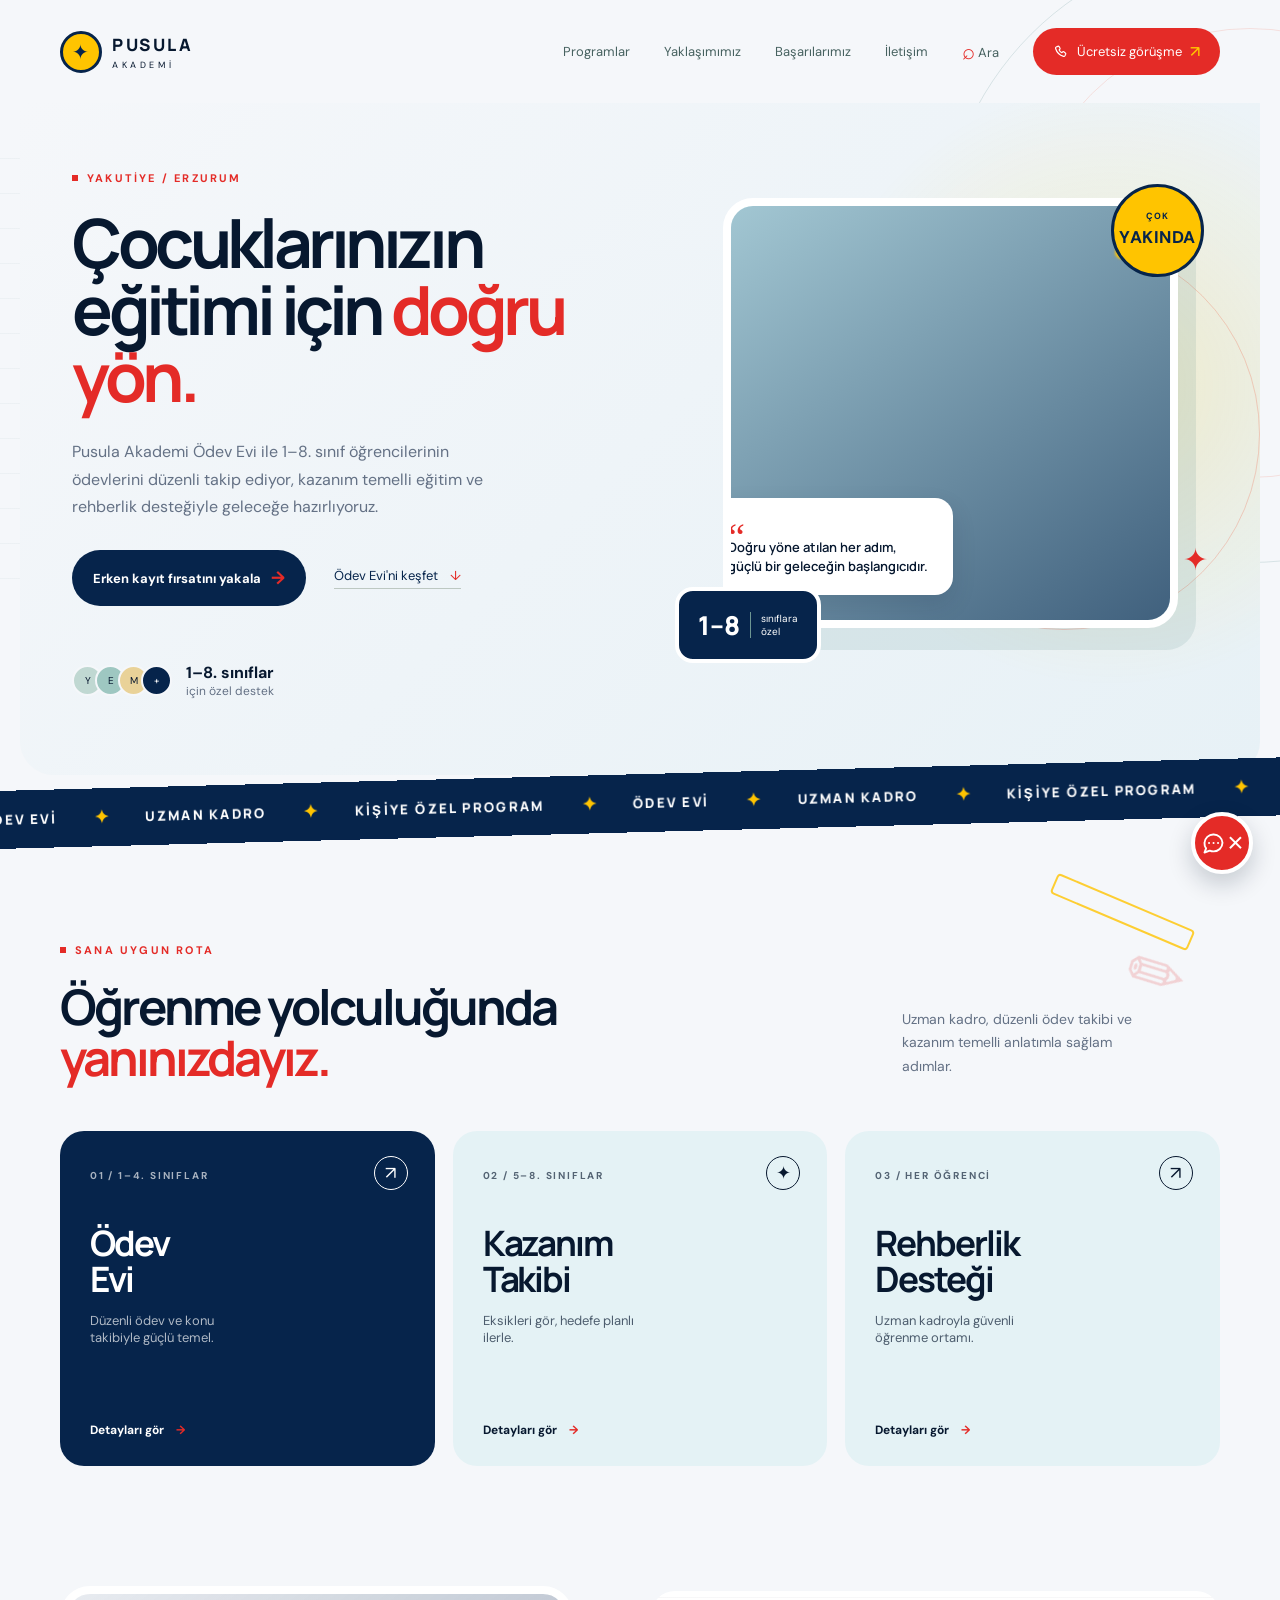
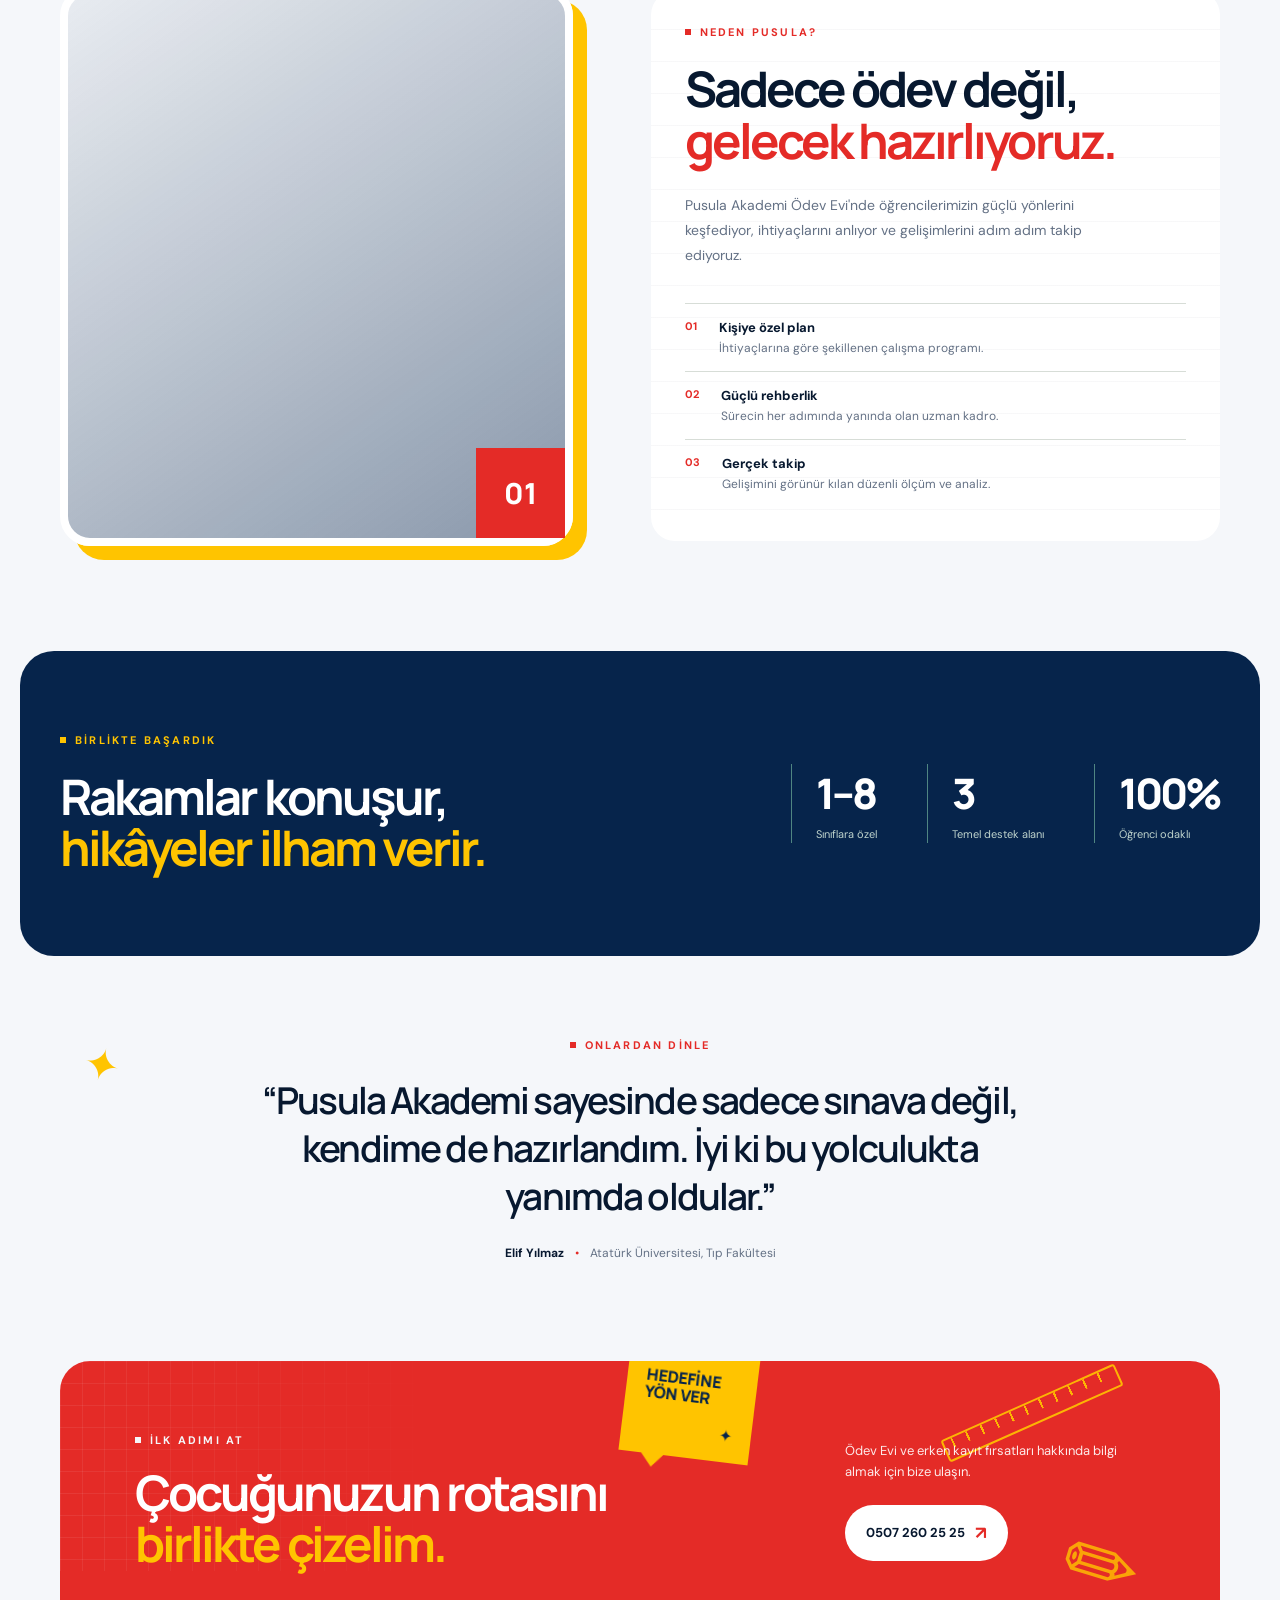
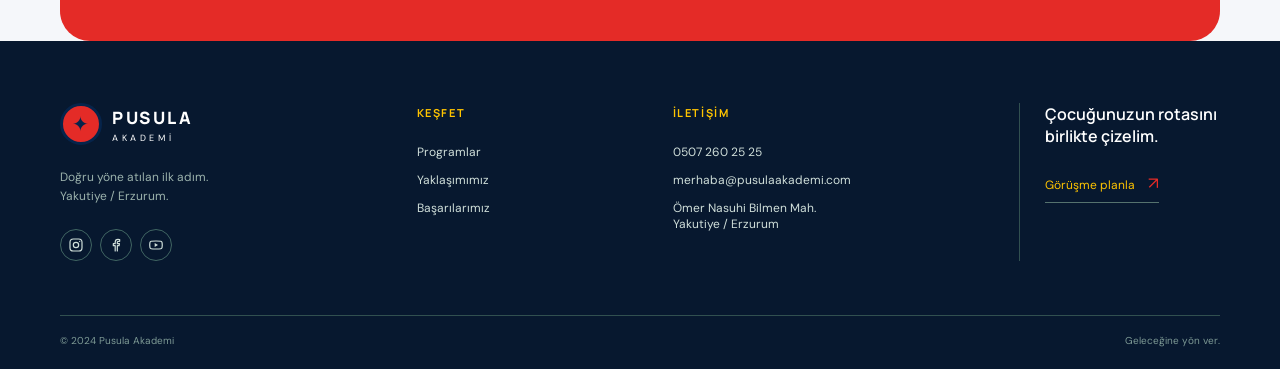
==== commit b52267a0: "Use clean root URL for homepage links Co-authored-by: Copilot App <223556219+Copilot@users.noreply.g" ====
--- a/index.html
+++ b/index.html
@@ -18,7 +18,7 @@
   </head>
   <body>
     <header class="site-header">
-      <a class="brand" href="#top" aria-label="Pusula Akademi ana sayfa">
+      <a class="brand" href="/" aria-label="Pusula Akademi ana sayfa">
         <span class="brand-mark" aria-hidden="true">✦</span>
         <span><strong>PUSULA</strong><small>AKADEMİ</small></span>
       </a>
--- a/styles.css
+++ b/styles.css
@@ -183,6 +183,7 @@
 .contact-float-toggle i { background: var(--teal); border-radius: 5px; color: white; font-size: 11px; font-style: normal; opacity: 0; padding: 6px 9px; pointer-events: none; position: absolute; right: 72px; transform: translateX(8px); transition: opacity .2s, transform .2s; white-space: nowrap; }
 .contact-float-toggle:hover i, .contact-float.is-open .contact-float-toggle i { opacity: 1; transform: translateX(0); }
 .float-icon { font-size: 25px; line-height: 1; transition: transform .25s, opacity .25s; }
+.contact-float .float-icon { align-items: center; display: flex; height: 28px; justify-content: center; width: 28px; }
 .float-close { display: none; font-size: 28px; }
 .contact-float.is-open .float-chat { display: none; }
 .contact-float.is-open .float-close { display: block; }
@@ -192,11 +193,17 @@
 .float-link b { background: white; border-radius: 6px; box-shadow: 0 5px 16px rgba(7,24,47,.15); color: var(--teal); font-size: 11px; opacity: 0; padding: 7px 9px; transform: translateX(8px); transition: opacity .2s, transform .2s; }
 .float-link:hover b { opacity: 1; transform: translateX(0); }
 .float-link > span { align-items: center; border: 3px solid white; border-radius: 50%; box-shadow: 0 5px 16px rgba(7,24,47,.18); color: white; display: flex; font: 700 16px "DM Sans"; height: 44px; justify-content: center; width: 44px; }
+.contact-float .float-link > span { flex: 0 0 44px; max-width: 44px; }
 .float-link svg { fill: none; height: 22px; stroke: currentColor; stroke-linecap: round; stroke-linejoin: round; stroke-width: 1.8; width: 22px; }
 .float-link svg path:first-child { fill: none; }
 .instagram-link svg circle:last-child { fill: currentColor; stroke: none; }
 .float-chat svg { fill: none; height: 27px; stroke: currentColor; stroke-linecap: round; stroke-linejoin: round; stroke-width: 1.7; width: 27px; }
 .float-chat svg path:first-child { fill: none; }
+.contact-float svg { display: block; flex: 0 0 auto; max-width: none; }
+.contact-float .instagram-link svg,
+.contact-float .whatsapp-link svg,
+.contact-float .phone-link svg { height: 22px; width: 22px; }
+.contact-float .float-chat svg { height: 27px; width: 27px; }
 .instagram-link > span { background: linear-gradient(135deg, #f9ce34, #ee2a7b 50%, #6228d7); }
 .whatsapp-link > span { background: #20b85a; }
 .phone-link > span { background: var(--teal); }
@@ -277,6 +284,7 @@
   .contact-float-toggle { height: 57px; width: 57px; }
   .contact-float-links { bottom: 65px; }
   .float-link b { opacity: 1; transform: none; }
+  .contact-float .float-link > span { height: 44px; width: 44px; }
   .footer-inner { gap: 32px; padding: 45px 0 35px; }
   .footer-action { border-left: 0; border-top: 1px solid #315050; padding-left: 0; padding-top: 25px; }
   .footer-inner > p { margin: 26px 0; }
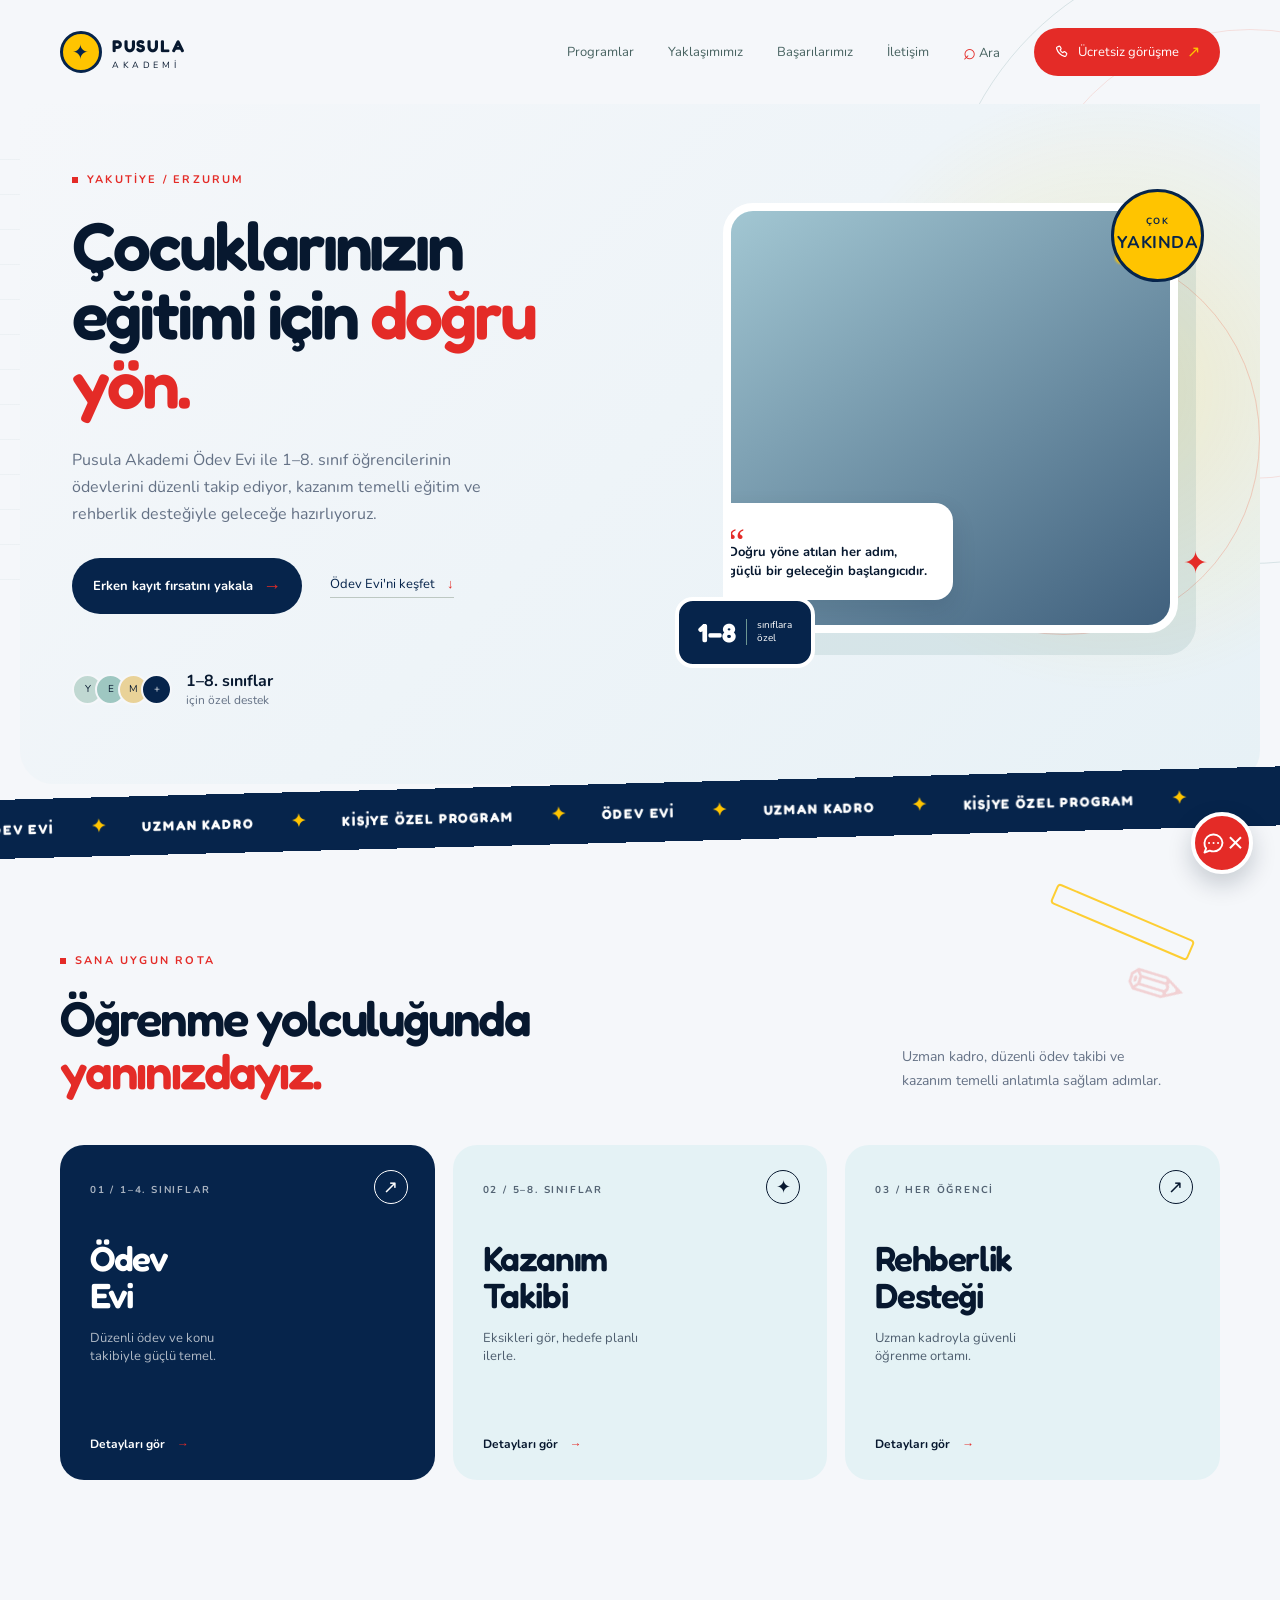
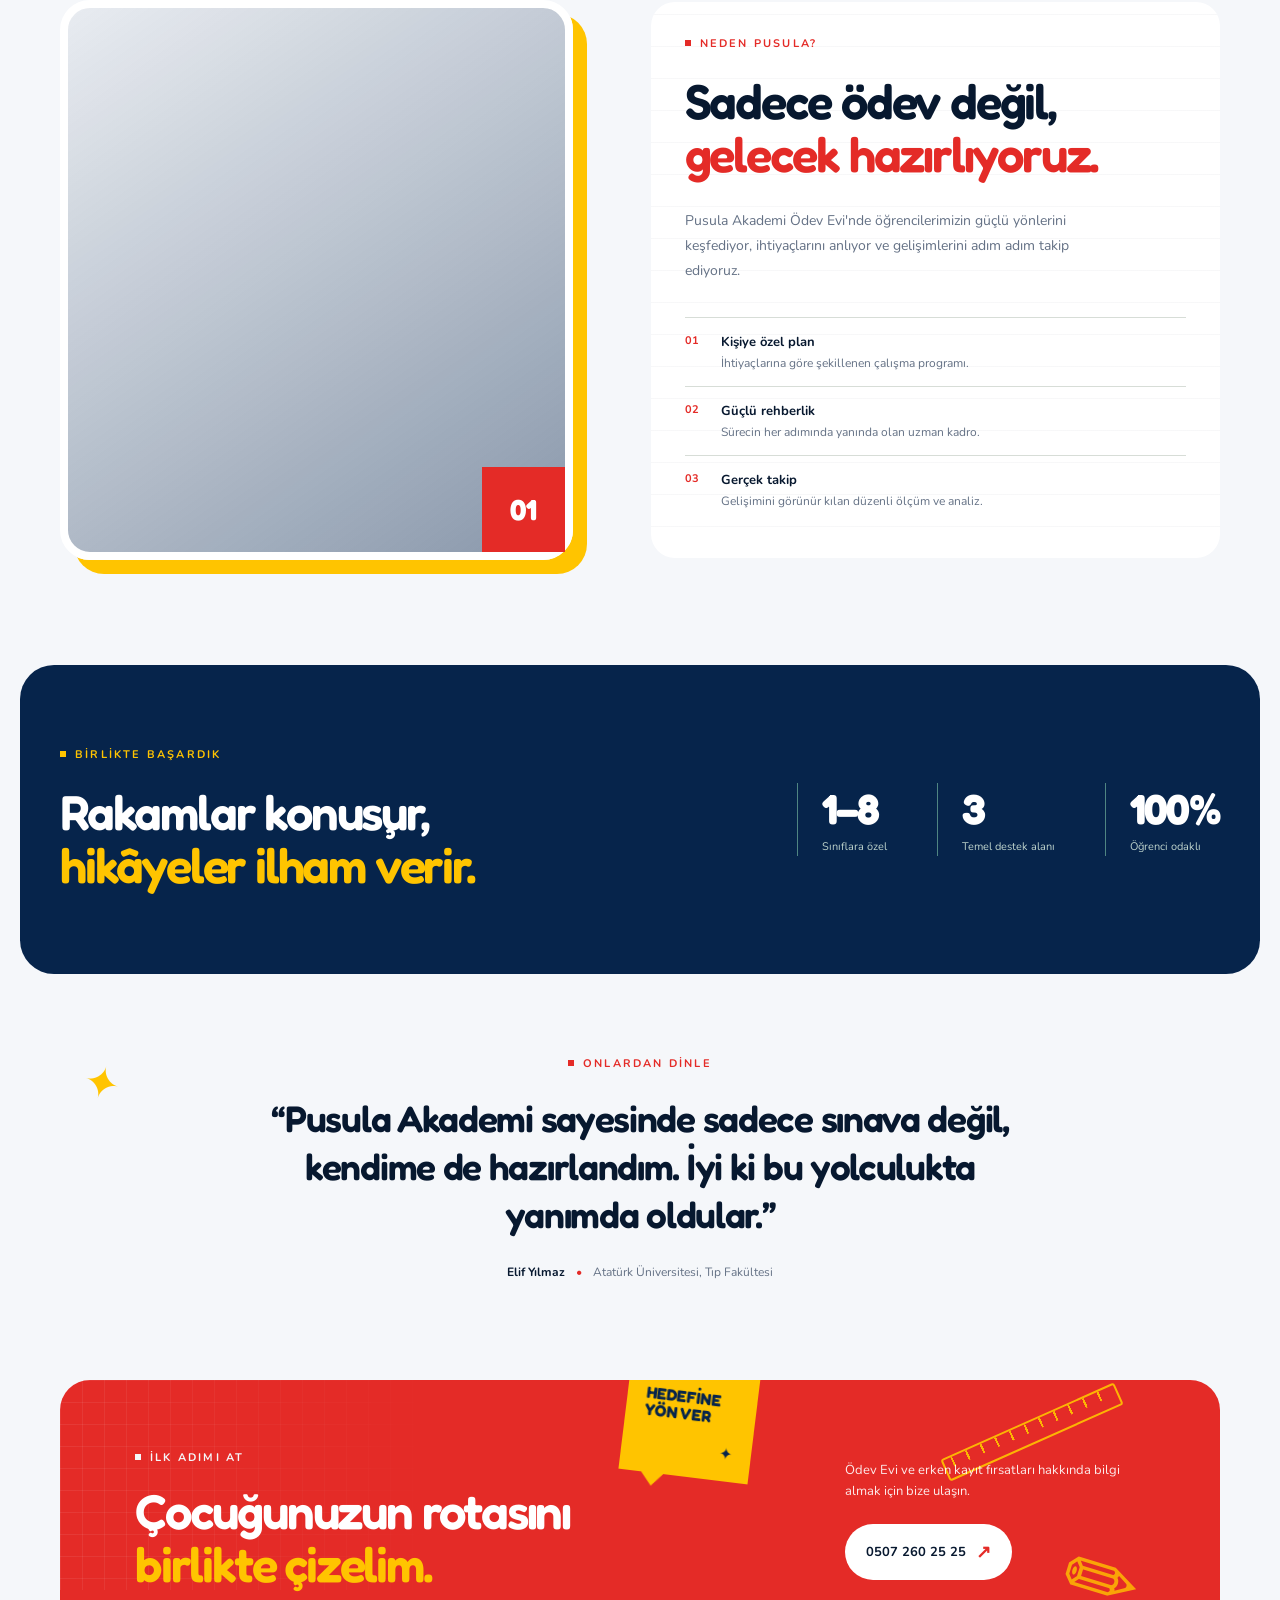
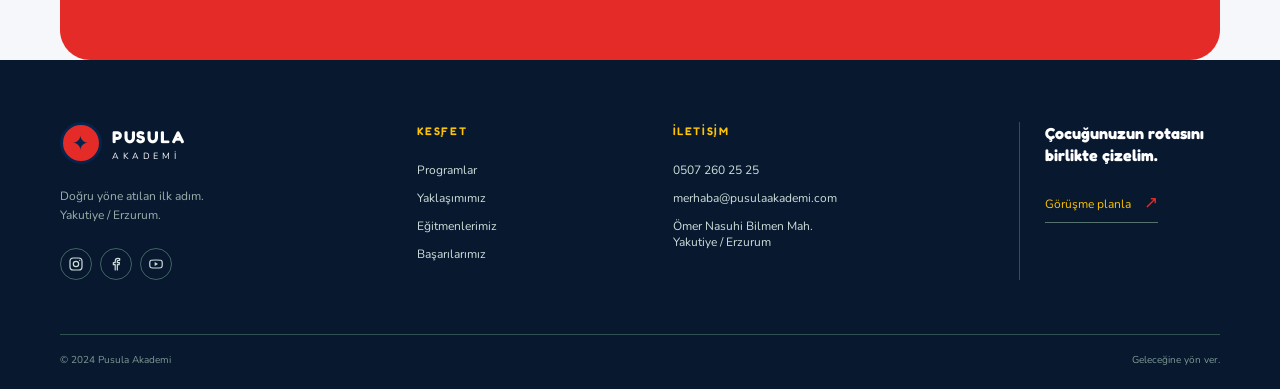
==== commit 928dd629: "Use child-friendly typography across site Co-authored-by: Copilot App <223556219+Copilot@users.norep" ====
--- a/index.html
+++ b/index.html
@@ -11,7 +11,7 @@
     <link rel="preconnect" href="https://fonts.googleapis.com" />
     <link rel="preconnect" href="https://fonts.gstatic.com" crossorigin />
     <link
-      href="https://fonts.googleapis.com/css2?family=DM+Sans:wght@400;500;600;700&family=Manrope:wght@500;600;700;800&display=swap"
+      href="https://fonts.googleapis.com/css2?family=Fredoka:wght@400;500;600;700&family=Nunito:wght@400;500;600;700;800&display=swap"
       rel="stylesheet"
     />
     <link rel="stylesheet" href="styles.css" />
--- a/styles.css
+++ b/styles.css
@@ -1,3 +1,5 @@
+@import url("https://fonts.googleapis.com/css2?family=Fredoka:wght@400;500;600;700&family=Nunito:wght@400;500;600;700;800&display=swap");
+
 :root {
   --ink: #07182f;
   --teal: #06244b;
@@ -11,7 +13,7 @@
 * { box-sizing: border-box; max-width: 100%; }
 html { scroll-behavior: smooth; }
 html, body { max-width: 100%; overflow-x: hidden; }
-body { margin: 0; background: var(--cream); color: var(--ink); font-family: "DM Sans", sans-serif; }
+body { margin: 0; background: var(--cream); color: var(--ink); font-family: "Nunito", sans-serif; }
 a { color: inherit; text-decoration: none; }
 .section-shell { width: min(1160px, calc(100% - 80px)); margin: 0 auto; }
 .section-shell:not(.site-header) { position: relative; }
@@ -19,7 +21,7 @@
 .brand { align-items: center; display: inline-flex; gap: 10px; letter-spacing: .06em; }
 .brand-mark { align-items: center; background: var(--gold); border: 3px solid var(--teal); border-radius: 50%; color: var(--teal); display: inline-flex; font-size: 20px; height: 42px; justify-content: center; width: 42px; }
 .brand strong, .brand small { display: block; line-height: 1; }
-.brand strong { font: 800 17px "Manrope", sans-serif; letter-spacing: .15em; }
+.brand strong { font: 800 17px "Fredoka", sans-serif; letter-spacing: .12em; }
 .brand small { font-size: 9px; letter-spacing: .4em; margin-top: 5px; }
 .site-nav { align-items: center; display: flex; font-size: 13px; gap: 34px; }
 .site-nav a:not(.nav-cta) { color: #476260; }
@@ -36,7 +38,7 @@
 .search-panel { background: var(--ink); box-shadow: 0 18px 40px rgba(19,46,47,.2); color: white; left: 0; padding: 22px max(40px, calc((100% - 1160px) / 2)); position: absolute; right: 0; top: 88px; z-index: 10; }
 .search-form { align-items: center; border-bottom: 1px solid #547573; display: flex; gap: 14px; }
 .search-form > span { color: var(--gold); font-size: 25px; }
-.search-form input { background: transparent; border: 0; color: white; flex: 1; font: 500 18px "Manrope", sans-serif; outline: 0; padding: 12px 0; }
+.search-form input { background: transparent; border: 0; color: white; flex: 1; font: 600 18px "Nunito", sans-serif; outline: 0; padding: 12px 0; }
 .search-form input::placeholder { color: #a8c0ba; }
 .search-close { background: transparent; border: 0; color: #a8c0ba; cursor: pointer; font-size: 26px; }
 .search-results { display: grid; gap: 8px; grid-template-columns: repeat(3, 1fr); padding-top: 16px; }
@@ -54,8 +56,8 @@
 .orbit-two { border-color: rgba(239,114,88,.18); height: 450px; right: -215px; top: -75px; width: 450px; }
 .eyebrow { align-items: center; color: var(--orange); display: flex; font-size: 11px; font-weight: 700; gap: 9px; letter-spacing: .2em; margin: 0 0 24px; text-transform: uppercase; }
 .eyebrow > span { background: var(--orange); display: inline-block; height: 6px; width: 6px; }
-h1, h2, h3 { font-family: "Manrope", sans-serif; margin: 0; }
-h1 { font-size: clamp(45px, 5.3vw, 74px); letter-spacing: -.065em; line-height: .99; max-width: 580px; }
+h1, h2, h3 { font-family: "Fredoka", sans-serif; font-weight: 600; margin: 0; }
+h1 { font-size: clamp(44px, 5.3vw, 72px); letter-spacing: -.045em; line-height: 1.02; max-width: 580px; }
 h1 em, h2 em { color: var(--orange); font-style: normal; }
 .hero-text { color: var(--muted); font-size: 16px; line-height: 1.7; margin: 28px 0 30px; max-width: 420px; }
 .hero-actions { align-items: center; display: flex; gap: 28px; }
@@ -79,16 +81,16 @@
 .visual-card-main { background: var(--mint); border: 8px solid white; border-radius: 30px; height: 430px; margin: 0 30px 0 48px; overflow: hidden; position: relative; }
 .student-photo, .approach-image { background: linear-gradient(145deg, rgba(6,36,75,.2), rgba(6,36,75,.7)), url("https://images.unsplash.com/photo-1523240795612-9a054b0db644?auto=format&fit=crop&w=1000&q=85") center/cover; height: 100%; }
 .quote-card { background: white; border-radius: 18px; bottom: 25px; box-shadow: 0 10px 25px rgba(7,24,47,.12); left: -28px; padding: 17px 25px 18px; position: absolute; width: 250px; }
-.quote-card p { font: 600 13px/1.5 "Manrope", sans-serif; margin: 0; }
+.quote-card p { font: 700 13px/1.5 "Nunito", sans-serif; margin: 0; }
 .quote-mark { color: var(--orange); font: 38px Georgia; height: 23px; display: block; }
 .sun-badge { align-items: center; animation: float 4s ease-in-out infinite; background: var(--gold); border: 3px solid var(--teal); border-radius: 50%; color: var(--teal); display: flex; flex-direction: column; font-size: 9px; font-weight: 700; height: 93px; justify-content: center; letter-spacing: .12em; line-height: 1.6; position: absolute; right: 4px; text-align: center; top: -14px; width: 93px; z-index: 2; }
 .sun-badge strong { font-size: 17px; letter-spacing: .03em; }
 .floating-stat { align-items: center; animation: float 4s 1s ease-in-out infinite; background: var(--teal); border: 4px solid white; border-radius: 18px; bottom: 10px; color: white; display: flex; gap: 10px; left: 0; padding: 16px 19px; position: absolute; }
-.floating-stat strong { font: 800 26px "Manrope"; }
+.floating-stat strong { font: 800 26px "Fredoka"; }
 .floating-stat span { border-left: 1px solid #6d9692; font-size: 10px; line-height: 1.3; padding-left: 10px; }
 .compass { animation: spin 12s linear infinite; bottom: 94px; color: var(--orange); font-size: 30px; position: absolute; right: 0; }
 .section-heading { align-items: end; display: flex; justify-content: space-between; padding-bottom: 47px; }
-h2 { font-size: clamp(32px, 4vw, 49px); letter-spacing: -.06em; line-height: 1.05; }
+h2 { font-size: clamp(32px, 4vw, 49px); letter-spacing: -.045em; line-height: 1.08; }
 .section-intro { color: var(--muted); font-size: 14px; line-height: 1.7; margin: 0 5% 5px 0; max-width: 260px; }
 .programs { padding: 72px 0 96px; position: relative; }
 .programs::before { border: 2px solid var(--gold); border-radius: 4px; content: ""; height: 18px; opacity: .8; position: absolute; right: 2%; top: 70px; transform: rotate(23deg); width: 145px; }
@@ -104,7 +106,7 @@
 .program-card.featured { background: var(--teal); color: #fff; }
 .card-icon { align-items: center; border: 1px solid currentColor; border-radius: 50%; display: flex; font-size: 18px; height: 34px; justify-content: center; position: absolute; right: 27px; top: 25px; width: 34px; }
 .card-label { font-size: 10px; font-weight: 700; letter-spacing: .18em; opacity: .65; text-transform: uppercase; }
-.program-card h3 { font-size: 35px; letter-spacing: -.06em; line-height: 1.03; margin: 43px 0 15px; }
+.program-card h3 { font-size: 35px; letter-spacing: -.04em; line-height: 1.06; margin: 43px 0 15px; }
 .program-card > p:not(.card-label) { font-size: 13px; max-width: 160px; opacity: .68; }
 .program-card a { bottom: 28px; font-size: 12px; font-weight: 700; left: 30px; position: absolute; }
 .program-card a span { color: var(--orange); margin-left: 9px; }
@@ -112,7 +114,7 @@
 .approach-copy { background: repeating-linear-gradient(0deg, transparent 0 31px, rgba(7,24,47,.06) 32px), #fff; border-radius: 24px; padding: 34px; }
 .approach-image { background-image: linear-gradient(145deg, rgba(6,36,75,.05), rgba(6,36,75,.45)), url("https://images.unsplash.com/photo-1529156069898-49953e39b3ac?auto=format&fit=crop&w=900&q=85"); border: 8px solid white; border-radius: 30px; box-shadow: 14px 14px 0 var(--gold); height: 560px; opacity: 0; position: relative; transform: translateX(-25px); }
 .approach-image.is-visible { animation: slide-in .8s both; }
-.approach-image span { background: var(--orange); bottom: 0; color: white; font: 800 29px "Manrope"; padding: 25px 28px; position: absolute; right: 0; }
+.approach-image span { background: var(--orange); bottom: 0; color: white; font: 700 29px "Fredoka"; padding: 25px 28px; position: absolute; right: 0; }
 .approach-copy > p:not(.eyebrow) { color: var(--muted); font-size: 14px; line-height: 1.8; margin: 27px 0 34px; max-width: 430px; }
 .approach-list > div { align-items: flex-start; border-top: 1px solid #d7ddd7; display: flex; gap: 22px; padding: 15px 0; }
 .approach-list strong { color: var(--orange); font-size: 11px; }
@@ -126,13 +128,13 @@
 .results h2 em, .contact h2 em { color: var(--gold); }
 .metrics { display: flex; gap: 50px; }
 .metrics div { border-left: 1px solid #4f8582; padding-left: 24px; }
-.metrics strong { display: block; font: 800 42px "Manrope"; letter-spacing: -.07em; }
+.metrics strong { display: block; font: 700 42px "Fredoka"; letter-spacing: -.04em; }
 .metrics strong span { color: var(--gold); }
 .metrics small { color: #bed3cc; font-size: 11px; }
 .testimonial { padding: 82px 0 88px; text-align: center; }
 .testimonial::before { color: var(--gold); content: "✦"; font-size: 44px; left: 2%; position: absolute; top: 80px; transform: rotate(15deg); }
 .testimonial .eyebrow { justify-content: center; }
-blockquote { font: 600 clamp(23px, 3vw, 37px)/1.3 "Manrope", sans-serif; letter-spacing: -.05em; margin: 0 auto 25px; max-width: 790px; }
+blockquote { font: 600 clamp(23px, 3vw, 37px)/1.3 "Fredoka", sans-serif; letter-spacing: -.035em; margin: 0 auto 25px; max-width: 790px; }
 .student-name { color: var(--muted); font-size: 12px; }
 .student-name strong { color: var(--ink); }
 .student-name span { color: var(--orange); padding: 0 8px; }
@@ -143,7 +145,7 @@
 .contact-note { background: var(--gold); color: var(--teal); display: flex; flex-direction: column; height: 132px; justify-content: space-between; padding: 16px 19px; position: absolute !important; right: 40%; top: -35px; transform: rotate(7deg); width: 130px; z-index: 2 !important; }
 .contact-note::before { border-left: 12px solid transparent; border-right: 12px solid transparent; border-top: 14px solid var(--gold); bottom: -13px; content: ""; left: 22px; position: absolute; }
 .contact-note span { font-size: 9px; font-weight: 800; letter-spacing: .15em; }
-.contact-note b { font: 800 16px/1.05 "Manrope", sans-serif; }
+.contact-note b { font: 700 16px/1.05 "Fredoka", sans-serif; }
 .contact-note i { align-self: flex-end; font-style: normal; }
 .contact-doodle { pointer-events: none; position: absolute !important; }
 .ruler-doodle { border: 2px solid var(--gold); border-radius: 3px; height: 24px; opacity: .9; right: 8%; top: 40px; transform: rotate(-24deg); width: 190px; }
@@ -172,9 +174,50 @@
 .footer-column a, .footer-column span { color: #d0dfda; font-size: 12px; }
 .footer-column a:hover { color: var(--orange); }
 .footer-action { border-left: 1px solid #315050; padding-left: 25px; }
-.footer-action p { color: white; font: 600 16px/1.4 "Manrope", sans-serif; margin: 0 0 12px; }
+.footer-action p { color: white; font: 700 16px/1.4 "Fredoka", sans-serif; margin: 0 0 12px; }
 .footer-arrow { border-bottom: 1px solid #55726e; color: var(--gold) !important; padding-bottom: 8px; width: max-content; }
 .footer-arrow span { color: var(--orange); font-size: 17px; margin-left: 10px; }
+.team-intro { align-items: end; display: grid; gap: 70px; grid-template-columns: 1fr 1fr; margin-bottom: 48px; }
+.team-intro > p { color: var(--muted); font-size: 14px; line-height: 1.8; margin: 0; max-width: 460px; }
+.team-grid { display: grid; gap: 18px; grid-template-columns: repeat(3, 1fr); }
+.team-card { background: #fff; border-radius: 24px; min-height: 360px; overflow: hidden; padding: 28px 30px; position: relative; }
+.team-card-primary { background: var(--teal); color: white; }
+.team-avatar { align-items: center; border: 1px solid currentColor; border-radius: 50%; display: flex; font-size: 30px; height: 66px; justify-content: center; width: 66px; }
+.avatar-compass { color: var(--gold); }
+.avatar-pencil { background: #fff3b5; color: var(--orange); transform: rotate(-9deg); }
+.avatar-ruler { background: #d6f2f5; color: var(--teal); }
+.team-role { color: var(--orange); font-size: 10px; font-weight: 700; letter-spacing: .13em; margin: 30px 0 17px; }
+.team-card-primary .team-role { color: var(--gold); }
+.team-card h3 { font-size: 29px; letter-spacing: -.06em; line-height: 1.05; }
+.team-card > p:not(.team-role) { color: var(--muted); font-size: 13px; line-height: 1.65; margin-top: 17px; max-width: 230px; }
+.team-card-primary > p:not(.team-role) { color: #c6dcda; }
+.team-line { background: var(--orange); bottom: 0; height: 5px; left: 0; position: absolute; right: 0; }
+.team-values { align-items: center; display: grid; gap: 95px; grid-template-columns: .7fr 1fr; margin: 92px 0; }
+.value-note { background: var(--gold); color: var(--teal); display: flex; flex-direction: column; height: 175px; justify-content: space-between; padding: 20px 24px; transform: rotate(-3deg); width: 190px; }
+.value-note span { font-size: 9px; font-weight: 800; letter-spacing: .18em; }
+.value-note strong { font: 700 20px/1.05 "Fredoka", sans-serif; }
+.value-note i { align-self: flex-end; font-style: normal; }
+.value-list { display: grid; gap: 0; }
+.value-list div { align-items: center; border-top: 1px solid #d8dfda; display: grid; gap: 22px; grid-template-columns: 32px 1fr; padding: 18px 0; }
+.value-list b { color: var(--orange); font-size: 11px; }
+.value-list span { color: var(--muted); font-size: 13px; }
+.value-list strong { color: var(--ink); margin-right: 7px; }
+.team-cta { align-items: center; background: var(--orange); border-radius: 28px; color: white; display: flex; justify-content: space-between; overflow: hidden; padding: 45px 50px; position: relative; }
+.team-cta::after { border: 1px solid rgba(255,255,255,.25); border-radius: 50%; content: ""; height: 280px; position: absolute; right: -80px; top: -110px; width: 280px; }
+.team-cta > div, .team-cta > a { position: relative; z-index: 1; }
+.team-cta h2 em { color: var(--gold); }
+.team-cta .eyebrow { color: var(--cream); margin-bottom: 16px; }
+.team-cta .eyebrow > span { background: var(--cream); }
+@media (max-width: 760px) {
+  .team-intro { display: block; margin-bottom: 32px; }
+  .team-intro > p { margin-top: 24px; }
+  .team-grid { grid-template-columns: 1fr; }
+  .team-card { min-height: 300px; }
+  .team-values { gap: 48px; grid-template-columns: 1fr; margin: 62px 0; }
+  .value-note { margin-left: 12px; }
+  .team-cta { align-items: flex-start; display: block; padding: 35px 28px; }
+  .team-cta .button { margin-top: 28px; }
+}
 .copyright { border-top: 1px solid #315050; color: #7e9a95; display: flex; font-size: 10px; justify-content: space-between; padding-bottom: 22px; padding-top: 18px; }
 .sr-only { clip: rect(0,0,0,0); clip-path: inset(50%); height: 1px; overflow: hidden; position: absolute; white-space: nowrap; width: 1px; }
 .contact-float { bottom: 26px; position: fixed; right: 27px; z-index: 20; }
@@ -192,7 +235,7 @@
 .float-link { align-items: center; display: flex; gap: 9px; justify-content: flex-end; }
 .float-link b { background: white; border-radius: 6px; box-shadow: 0 5px 16px rgba(7,24,47,.15); color: var(--teal); font-size: 11px; opacity: 0; padding: 7px 9px; transform: translateX(8px); transition: opacity .2s, transform .2s; }
 .float-link:hover b { opacity: 1; transform: translateX(0); }
-.float-link > span { align-items: center; border: 3px solid white; border-radius: 50%; box-shadow: 0 5px 16px rgba(7,24,47,.18); color: white; display: flex; font: 700 16px "DM Sans"; height: 44px; justify-content: center; width: 44px; }
+.float-link > span { align-items: center; border: 3px solid white; border-radius: 50%; box-shadow: 0 5px 16px rgba(7,24,47,.18); color: white; display: flex; font: 700 16px "Nunito"; height: 44px; justify-content: center; width: 44px; }
 .contact-float .float-link > span { flex: 0 0 44px; max-width: 44px; }
 .float-link svg { fill: none; height: 22px; stroke: currentColor; stroke-linecap: round; stroke-linejoin: round; stroke-width: 1.8; width: 22px; }
 .float-link svg path:first-child { fill: none; }
@@ -209,7 +252,7 @@
 .phone-link > span { background: var(--teal); }
 .marquee-band { background: var(--teal); color: white; overflow: hidden; transform: rotate(-1.5deg) scale(1.03); }
 .marquee-track { align-items: center; animation: marquee 28s linear infinite; display: flex; gap: 36px; justify-content: flex-start; min-width: max-content; padding: 17px 0; }
-.marquee-track span { font: 800 13px "Manrope", sans-serif; letter-spacing: .15em; }
+.marquee-track span { font: 800 13px "Fredoka", sans-serif; letter-spacing: .12em; }
 .marquee-track b { color: var(--gold); font-size: 17px; }
 .marquee-band + .programs { padding-top: 112px; }
 .button-primary, .button-light, .nav-cta { transition: box-shadow .25s, transform .25s; }
